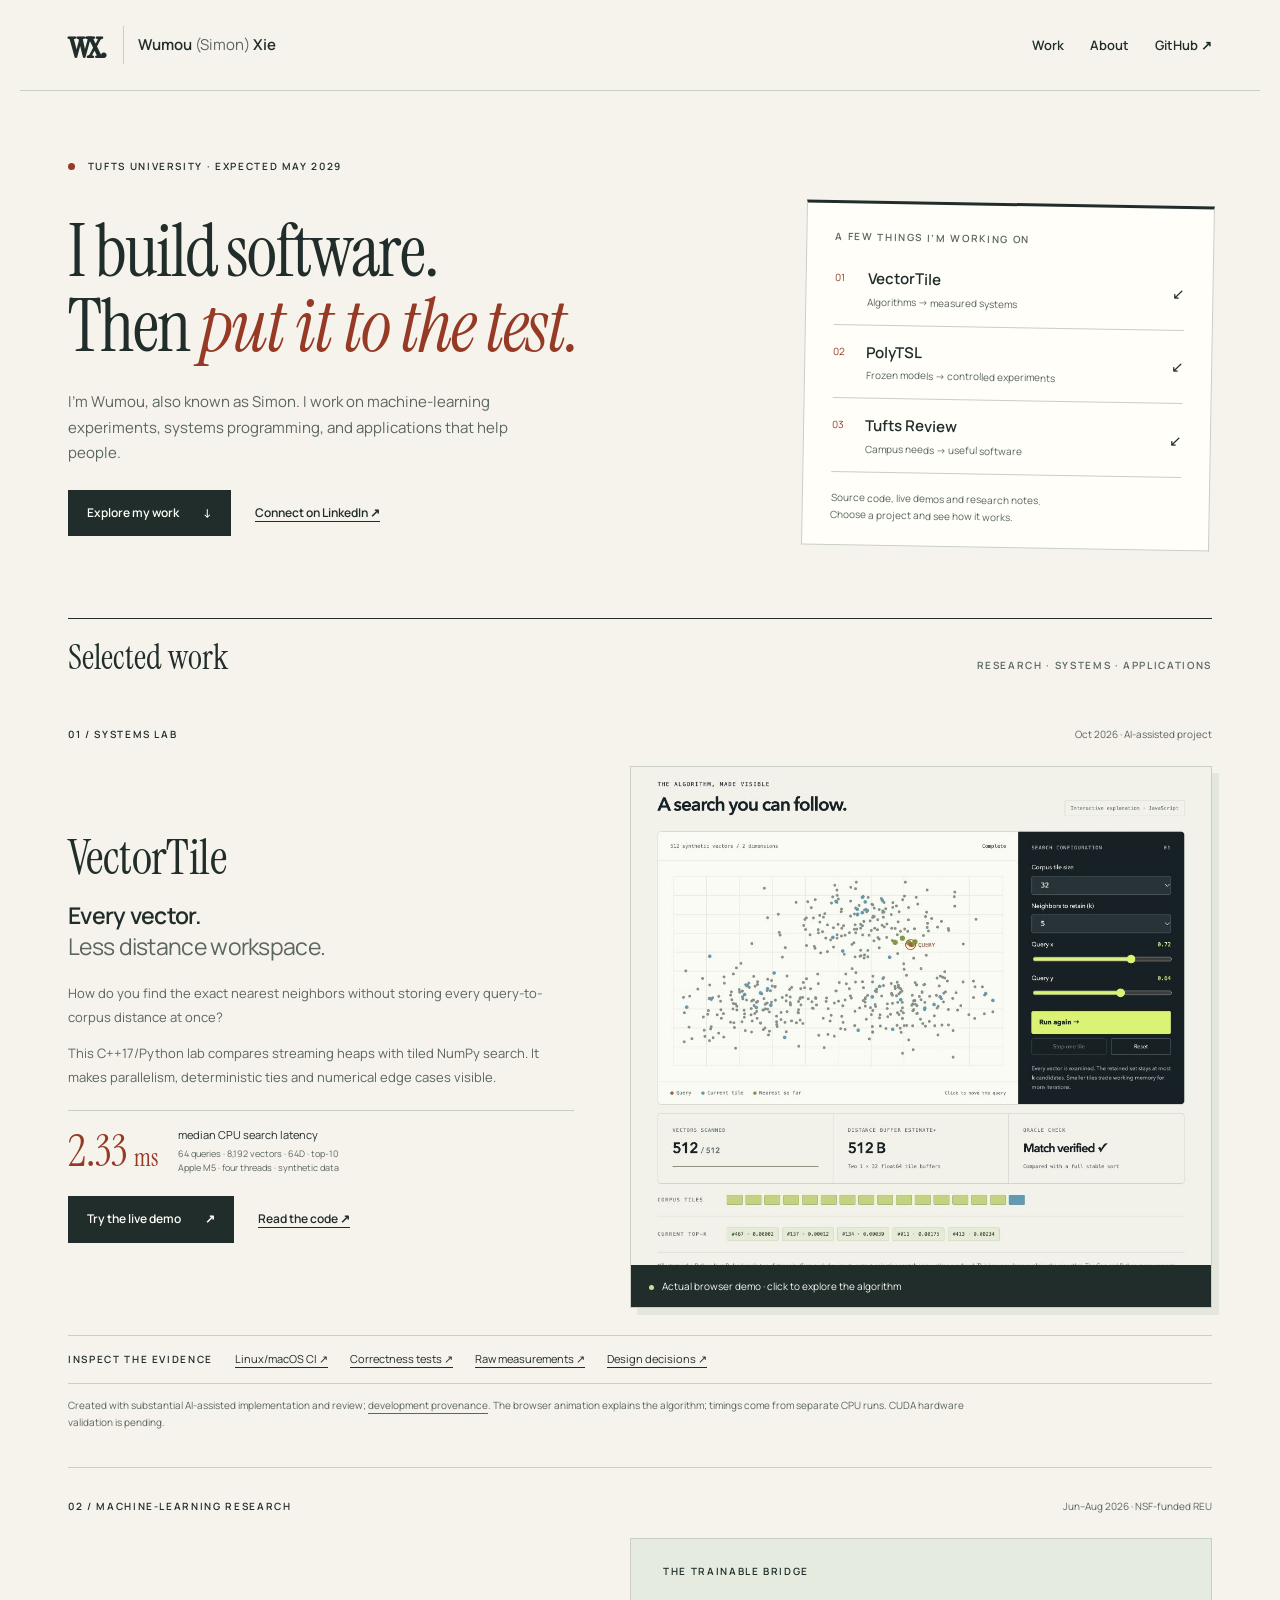
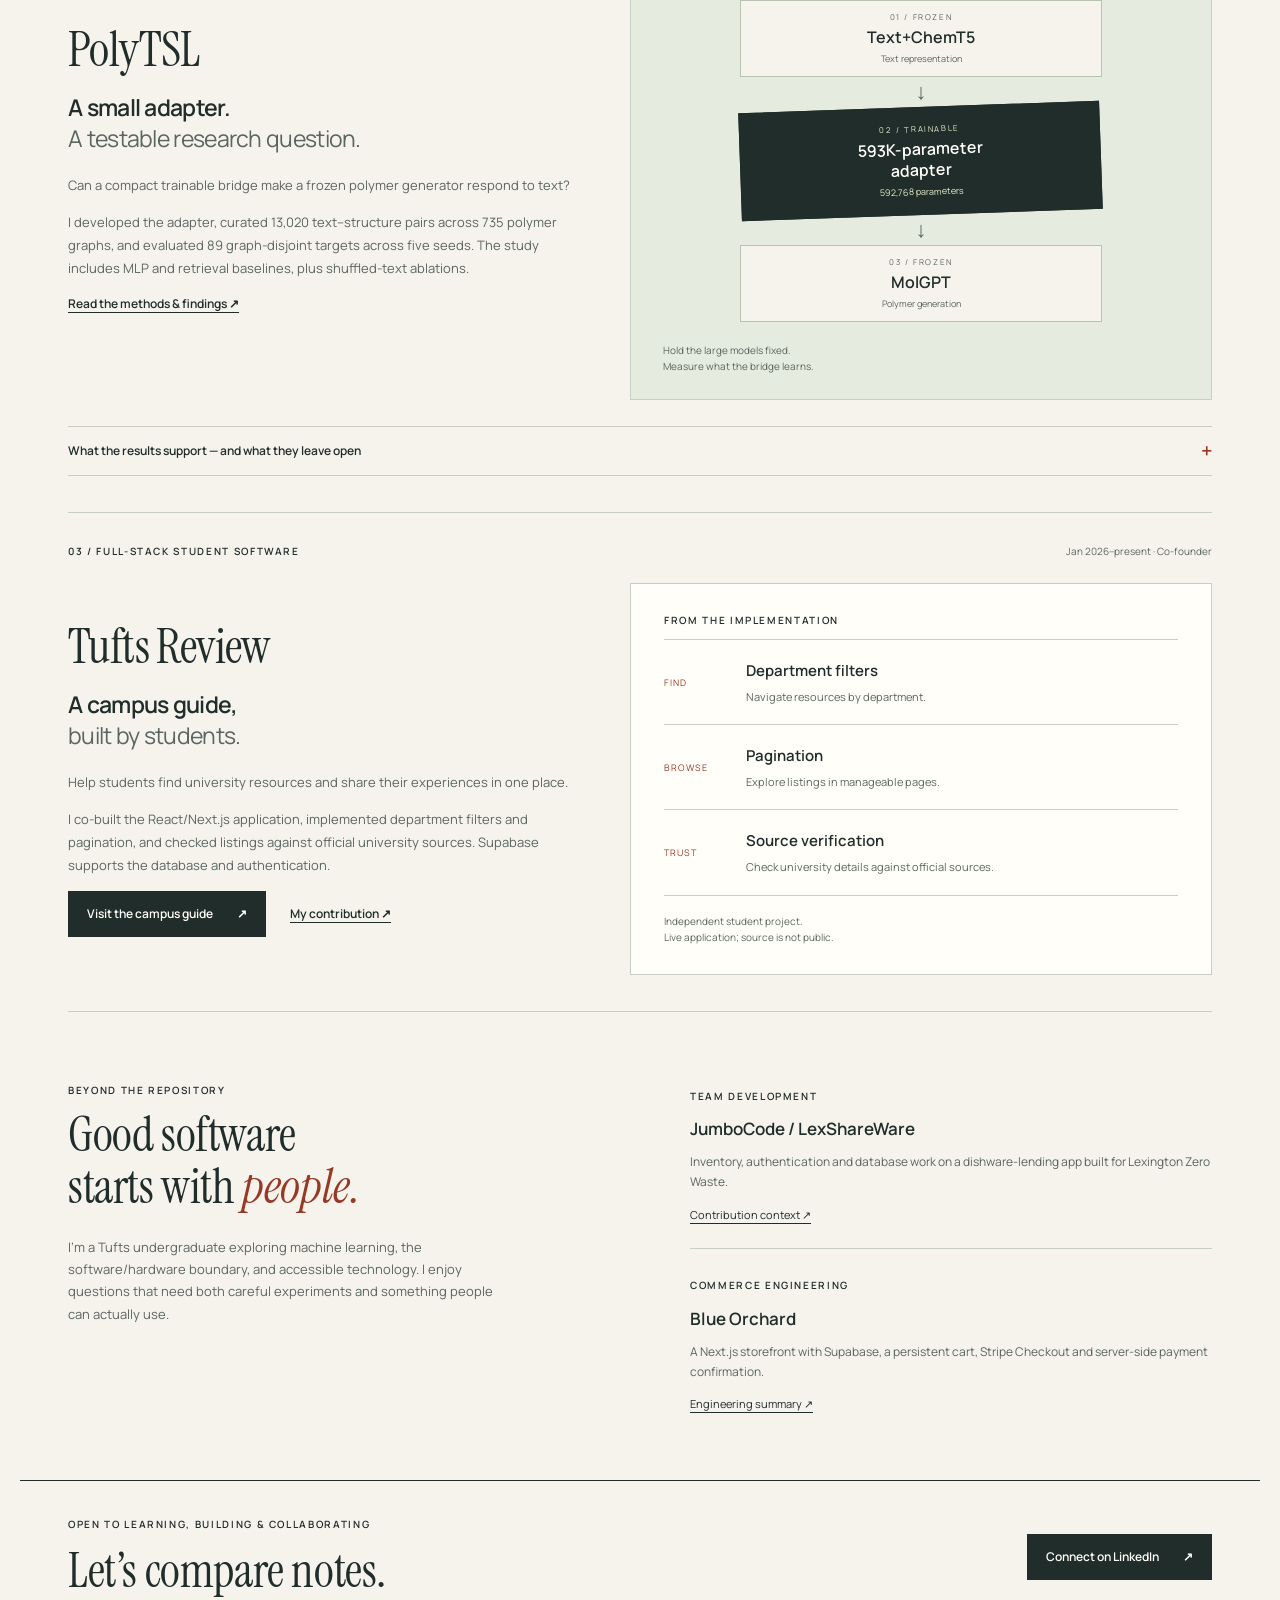
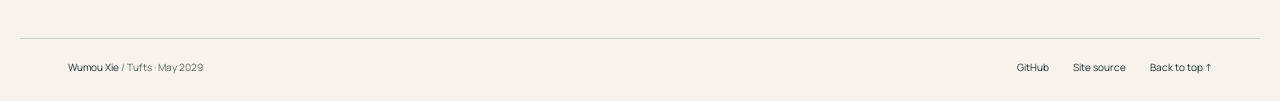
==== site/index.html @ df69b5bb "Add focused portfolio with project evidence and clear contribution context" ====
<!doctype html>
<html lang="en">
  <head>
    <meta charset="utf-8" />
    <meta name="viewport" content="width=device-width, initial-scale=1" />
    <meta
      name="description"
      content="Wumou (Simon) Xie, Tufts University ’29. Selected work in machine-learning research, C++/Python systems and software for student and nonprofit communities."
    />
    <meta name="theme-color" content="#f5f3ec" />
    <meta property="og:type" content="website" />
    <meta
      property="og:title"
      content="Wumou Xie — Research, systems & useful software"
    />
    <meta
      property="og:description"
      content="Three projects. The problem, the contribution, and the evidence. Explore PolyTSL, VectorTile and Tufts Review."
    />
    <meta property="og:url" content="https://simonn777.github.io/Simonn777/" />
    <link rel="canonical" href="https://simonn777.github.io/Simonn777/" />
    <link rel="icon" href="assets/mark.svg" type="image/svg+xml" />
    <link rel="stylesheet" href="style.css" />
    <title>Wumou Xie — Research, systems & useful software</title>
  </head>
  <body>
    <a class="skip" href="#work">Skip to selected work</a>
    <header class="site-header wrap">
      <a class="wordmark" href="#top" aria-label="Wumou Xie, back to top"
        ><span class="monogram" aria-hidden="true">wx.</span
        ><span>Wumou <span class="quiet">(Simon)</span> Xie</span></a
      >
      <nav aria-label="Main navigation">
        <a href="#work">Work</a><a href="#about">About</a
        ><a href="https://github.com/Simonn777"
          >GitHub <span aria-hidden="true">↗</span></a
        >
      </nav>
    </header>
    <main id="top">
      <section class="hero wrap" aria-labelledby="intro">
        <p class="eyebrow">
          <span class="small-dot" aria-hidden="true"></span> Tufts University ·
          Expected May 2029
        </p>
        <div class="hero-grid">
          <div>
            <h1 id="intro">
              I build software.<br />Then <em>put it to the test.</em>
            </h1>
            <p class="intro-copy">
              I’m Wumou, also known as Simon. I work on machine-learning
              experiments, systems programming, and applications that help
              people.
            </p>
            <div class="actions">
              <a class="button" href="#work"
                >Explore my work <span aria-hidden="true">↓</span></a
              ><a
                class="underlink"
                href="https://www.linkedin.com/in/simon-xie-2a03343b8/"
                >Connect on LinkedIn <span aria-hidden="true">↗</span></a
              >
            </div>
          </div>
          <aside class="field-notes" aria-label="Selected work index">
            <p class="eyebrow">A few things I’m working on</p>
            <a href="#vectortile"
              ><span class="index">01</span
              ><span
                ><strong>VectorTile</strong
                ><small>Algorithms → measured systems</small></span
              ><span aria-hidden="true">↙</span></a
            >
            <a href="#polytsl"
              ><span class="index">02</span
              ><span
                ><strong>PolyTSL</strong
                ><small>Frozen models → controlled experiments</small></span
              ><span aria-hidden="true">↙</span></a
            >
            <a href="#tufts-review"
              ><span class="index">03</span
              ><span
                ><strong>Tufts Review</strong
                ><small>Campus needs → useful software</small></span
              ><span aria-hidden="true">↙</span></a
            >
            <p class="note">
              Source code, live demos and research notes.<br />Choose a project
              and see how it works.
            </p>
          </aside>
        </div>
      </section>
      <section id="work" class="work wrap" aria-labelledby="work-title">
        <div class="section-heading">
          <h2 id="work-title">Selected work</h2>
          <span class="eyebrow">Research · systems · applications</span>
        </div>
        <article id="vectortile" class="project" aria-labelledby="vector-title">
          <div class="project-heading">
            <span class="eyebrow">01 / Systems lab</span
            ><span class="date">Oct 2026 · AI-assisted project</span>
          </div>
          <div class="project-grid">
            <div class="project-copy">
              <h3 id="vector-title">VectorTile</h3>
              <p class="project-deck">
                Every vector.<br /><em>Less distance workspace.</em>
              </p>
              <p>
                How do you find the exact nearest neighbors without storing
                every query-to-corpus distance at once?
              </p>
              <p>
                This C++17/Python lab compares streaming heaps with tiled NumPy
                search. It makes parallelism, deterministic ties and numerical
                edge cases visible.
              </p>
              <div class="metric">
                <strong>2.33 <span>ms</span></strong>
                <div>
                  median CPU search latency<small
                    >64 queries · 8,192 vectors · 64D · top-10<br />Apple M5 ·
                    four threads · synthetic data</small
                  >
                </div>
              </div>
              <div class="project-links">
                <a class="button" href="https://simonn777.github.io/VectorTile/"
                  >Try the live demo <span aria-hidden="true">↗</span></a
                ><a
                  class="underlink"
                  href="https://github.com/Simonn777/VectorTile"
                  >Read the code <span aria-hidden="true">↗</span></a
                >
              </div>
            </div>
            <figure class="demo-figure">
              <a
                href="https://simonn777.github.io/VectorTile/"
                aria-label="Open the interactive VectorTile demo"
                ><img
                  src="assets/vectortile-demo.jpg"
                  width="1049"
                  height="901"
                  alt="VectorTile interactive demo showing a two-dimensional vector scatterplot, search controls, retained neighbors and an oracle check."
                  loading="lazy"
              /></a>
              <figcaption>
                <span class="small-dot" aria-hidden="true"></span> Actual
                browser demo · click to explore the algorithm
              </figcaption>
            </figure>
          </div>
          <div class="evidence-row">
            <span class="eyebrow">Inspect the evidence</span
            ><a
              href="https://github.com/Simonn777/VectorTile/actions/workflows/ci.yml"
              >Linux/macOS CI ↗</a
            ><a href="https://github.com/Simonn777/VectorTile/tree/main/tests"
              >Correctness tests ↗</a
            ><a
              href="https://github.com/Simonn777/VectorTile/blob/main/benchmarks/results/apple-m5-cpu.json"
              >Raw measurements ↗</a
            ><a
              href="https://github.com/Simonn777/VectorTile/blob/main/docs/DESIGN.md"
              >Design decisions ↗</a
            >
          </div>
          <p class="scope">
            Created with substantial AI-assisted implementation and review;
            <a
              href="https://github.com/Simonn777/VectorTile/blob/main/docs/DEVELOPMENT.md"
              >development provenance</a
            >. The browser animation explains the algorithm; timings come from
            separate CPU runs. CUDA hardware validation is pending.
          </p>
        </article>
        <article id="polytsl" class="project" aria-labelledby="poly-title">
          <div class="project-heading">
            <span class="eyebrow">02 / Machine-learning research</span
            ><span class="date">Jun–Aug 2026 · NSF-funded REU</span>
          </div>
          <div class="project-grid">
            <div class="project-copy">
              <h3 id="poly-title">PolyTSL</h3>
              <p class="project-deck">
                A small adapter.<br /><em>A testable research question.</em>
              </p>
              <p>
                Can a compact trainable bridge make a frozen polymer generator
                respond to text?
              </p>
              <p>
                I developed the adapter, curated 13,020 text–structure pairs
                across 735 polymer graphs, and evaluated 89 graph-disjoint
                targets across five seeds. The study includes MLP and retrieval
                baselines, plus shuffled-text ablations.
              </p>
              <div class="project-links">
                <a
                  class="underlink"
                  href="https://github.com/Simonn777/Simonn777/blob/main/docs/polytsl.md"
                  >Read the methods &amp; findings
                  <span aria-hidden="true">↗</span></a
                >
              </div>
            </div>
            <div
              class="research-figure"
              role="group"
              aria-label="PolyTSL architecture: a frozen text encoder connects through a trainable adapter to a frozen polymer generator"
            >
              <p class="eyebrow">The trainable bridge</p>
              <div class="architecture">
                <div class="model-node">
                  <span>01 / Frozen</span><strong>Text+ChemT5</strong
                  ><small>Text representation</small>
                </div>
                <span class="flow-arrow" aria-hidden="true">↓</span>
                <div class="model-node adapter">
                  <span>02 / Trainable</span
                  ><strong>593K-parameter<br />adapter</strong
                  ><small>592,768 parameters</small>
                </div>
                <span class="flow-arrow" aria-hidden="true">↓</span>
                <div class="model-node">
                  <span>03 / Frozen</span><strong>MolGPT</strong
                  ><small>Polymer generation</small>
                </div>
              </div>
              <p class="figure-note">
                Hold the large models fixed.<br />Measure what the bridge
                learns.
              </p>
            </div>
          </div>
          <details class="finding">
            <summary>
              What the results support — and what they leave open
              <span aria-hidden="true">+</span>
            </summary>
            <div>
              <p>
                The controlled experiments support text-sensitive conditioning
                relative to no-text and perturbation controls. They do not
                establish a significant advantage over the pooled MLP, exact
                repeat-unit recovery, or state-of-the-art performance.
              </p>
              <p>
                First-author manuscript draft. Research source, data and model
                assets remain private pending release review; the linked page is
                a public methods summary.
              </p>
            </div>
          </details>
        </article>
        <article
          id="tufts-review"
          class="project"
          aria-labelledby="tufts-title"
        >
          <div class="project-heading">
            <span class="eyebrow">03 / Full-stack student software</span
            ><span class="date">Jan 2026–present · Co-founder</span>
          </div>
          <div class="project-grid">
            <div class="project-copy">
              <h3 id="tufts-title">Tufts Review</h3>
              <p class="project-deck">
                A campus guide,<br /><em>built by students.</em>
              </p>
              <p>
                Help students find university resources and share their
                experiences in one place.
              </p>
              <p>
                I co-built the React/Next.js application, implemented department
                filters and pagination, and checked listings against official
                university sources. Supabase supports the database and
                authentication.
              </p>
              <div class="project-links">
                <a class="button" href="https://tuftsreview.org"
                  >Visit the campus guide <span aria-hidden="true">↗</span></a
                ><a
                  class="underlink"
                  href="https://github.com/Simonn777/Simonn777/blob/main/docs/applications.md#tufts-review"
                  >My contribution <span aria-hidden="true">↗</span></a
                >
              </div>
            </div>
            <aside
              class="contribution-note"
              aria-label="Tufts Review engineering contributions"
            >
              <p class="eyebrow">From the implementation</p>
              <ol>
                <li>
                  <span>Find</span><strong>Department filters</strong>
                  <p>Navigate resources by department.</p>
                </li>
                <li>
                  <span>Browse</span><strong>Pagination</strong>
                  <p>Explore listings in manageable pages.</p>
                </li>
                <li>
                  <span>Trust</span><strong>Source verification</strong>
                  <p>Check university details against official sources.</p>
                </li>
              </ol>
              <p class="figure-note">
                Independent student project.<br />Live application; source is
                not public.
              </p>
            </aside>
          </div>
        </article>
      </section>
      <section id="about" class="about wrap" aria-labelledby="about-title">
        <div>
          <p class="eyebrow">Beyond the repository</p>
          <h2 id="about-title">
            Good software<br />starts with <em>people.</em>
          </h2>
          <p>
            I’m a Tufts undergraduate exploring machine learning, the
            software/hardware boundary, and accessible technology. I enjoy
            questions that need both careful experiments and something people
            can actually use.
          </p>
        </div>
        <div class="experience-list">
          <article>
            <span class="eyebrow">Team development</span>
            <h3>JumboCode / LexShareWare</h3>
            <p>
              Inventory, authentication and database work on a dishware-lending
              app built for Lexington Zero Waste.
            </p>
            <a
              href="https://github.com/Simonn777/Simonn777/blob/main/docs/applications.md#jumbocode--lexshareware"
              >Contribution context ↗</a
            >
          </article>
          <article>
            <span class="eyebrow">Commerce engineering</span>
            <h3>Blue Orchard</h3>
            <p>
              A Next.js storefront with Supabase, a persistent cart, Stripe
              Checkout and server-side payment confirmation.
            </p>
            <a
              href="https://github.com/Simonn777/Simonn777/blob/main/docs/applications.md#blue-orchard"
              >Engineering summary ↗</a
            >
          </article>
        </div>
      </section>
      <section class="contact wrap" aria-labelledby="contact-title">
        <div>
          <p class="eyebrow">Open to learning, building &amp; collaborating</p>
          <h2 id="contact-title">Let’s compare notes.</h2>
        </div>
        <a
          class="button"
          href="https://www.linkedin.com/in/simon-xie-2a03343b8/"
          >Connect on LinkedIn <span aria-hidden="true">↗</span></a
        >
      </section>
    </main>
    <footer class="wrap">
      <span>Wumou Xie <span class="quiet">/ Tufts · May 2029</span></span>
      <div>
        <a href="https://github.com/Simonn777">GitHub</a
        ><a href="https://github.com/Simonn777/Simonn777/tree/main/site"
          >Site source</a
        ><a href="#top">Back to top ↑</a>
      </div>
    </footer>
  </body>
</html>
---- site/style.css ----
@font-face {
  font-family: Instrument;
  src: url("assets/instrument-serif-normal-400.ttf") format("truetype");
  font-display: swap;
  font-weight: 400;
}
@font-face {
  font-family: Instrument;
  src: url("assets/instrument-serif-italic-400.ttf") format("truetype");
  font-display: swap;
  font-style: italic;
  font-weight: 400;
}
@font-face {
  font-family: Manrope;
  src: url("assets/manrope-normal-400.ttf") format("truetype");
  font-display: swap;
  font-weight: 400;
}
@font-face {
  font-family: Manrope;
  src: url("assets/manrope-normal-600.ttf") format("truetype");
  font-display: swap;
  font-weight: 600;
}
:root {
  --paper: #f5f3ec;
  --ink: #202d2b;
  --muted: #5a665f;
  --rule: #c9cfc5;
  --accent: #963a26;
  --mint: #e5ebdf;
  --white: #fffef9;
  --serif: Instrument, Georgia, serif;
  --sans: Manrope, "Trebuchet MS", sans-serif;
}
* {
  box-sizing: border-box;
}
html {
  scroll-behavior: smooth;
  scroll-padding-top: 28px;
}
body {
  margin: 0;
  background: var(--paper);
  color: var(--ink);
  font-family: var(--sans);
  font-size: 15px;
  line-height: 1.7;
  -webkit-font-smoothing: antialiased;
}
::selection {
  background: #dce7bb;
  color: var(--ink);
}
a {
  color: inherit;
  text-underline-offset: 4px;
  text-decoration-thickness: 1px;
}
a:hover {
  color: var(--accent);
}
a:focus-visible,
summary:focus-visible {
  outline: 3px solid var(--accent);
  outline-offset: 6px;
  border-radius: 2px;
}
.wrap {
  max-width: 1240px;
  margin-inline: auto;
  padding-inline: 48px;
}
.skip {
  position: absolute;
  top: -100px;
  left: 16px;
  z-index: 10;
  padding: 12px 20px;
  background: var(--ink);
  color: #fff;
}
.skip:focus {
  top: 12px;
}
.site-header {
  display: flex;
  justify-content: space-between;
  align-items: center;
  gap: 20px;
  padding-top: 26px;
  padding-bottom: 26px;
  border-bottom: 1px solid var(--rule);
}
.wordmark {
  display: flex;
  align-items: center;
  gap: 14px;
  text-decoration: none;
  font-weight: 600;
  font-size: 15px;
}
.monogram {
  font-family: var(--serif);
  font-size: 38px;
  line-height: 1;
  letter-spacing: -3px;
  border-right: 1px solid var(--rule);
  padding-right: 19px;
}
.quiet {
  color: var(--muted);
  font-weight: 400;
}
nav {
  display: flex;
  gap: 26px;
  font-size: 13px;
  font-weight: 600;
}
nav a {
  text-decoration: none;
}
.hero {
  padding-top: 67px;
  padding-bottom: 70px;
}
.eyebrow {
  text-transform: uppercase;
  letter-spacing: 1.65px;
  font-size: 10px;
  font-weight: 600;
  line-height: 1.7;
}
.small-dot {
  display: inline-block;
  width: 7px;
  height: 7px;
  border-radius: 50%;
  background: var(--accent);
  margin-right: 9px;
}
.hero > .eyebrow {
  margin: 0 0 28px;
}
.hero-grid {
  display: grid;
  grid-template-columns: 1.65fr 1fr;
  gap: 64px;
  align-items: center;
}
h1,
h2,
h3,
p,
figure {
  margin-top: 0;
}
h1 {
  font-family: var(--serif);
  font-weight: 400;
  font-size: clamp(52px, 5.7vw, 78px);
  line-height: 1.03;
  letter-spacing: -1.7px;
  margin-bottom: 25px;
}
em {
  font-weight: 400;
  color: var(--accent);
}
.intro-copy {
  max-width: 475px;
  font-size: 15px;
  color: var(--muted);
  margin-bottom: 24px;
}
.actions,
.project-links {
  display: flex;
  gap: 24px;
  flex-wrap: wrap;
  align-items: center;
}
.button {
  display: inline-flex;
  align-items: center;
  justify-content: space-between;
  gap: 24px;
  background: var(--ink);
  color: var(--white);
  padding: 12px 18px;
  font-size: 12px;
  font-weight: 600;
  text-decoration: none;
  border: 1px solid var(--ink);
  transition:
    background 0.15s,
    color 0.15s;
}
.button:hover {
  background: var(--accent);
  border-color: var(--accent);
  color: var(--white);
}
.underlink {
  font-size: 12px;
  font-weight: 600;
  white-space: normal;
}
.field-notes {
  padding: 25px 28px 21px;
  border: 1px solid var(--rule);
  border-top: 3px solid var(--ink);
  background: var(--white);
  transform: rotate(1deg);
}
.field-notes > .eyebrow {
  color: var(--muted);
  margin-bottom: 20px;
}
.field-notes > a {
  display: grid;
  grid-template-columns: 20px 1fr 12px;
  gap: 13px;
  align-items: center;
  text-decoration: none;
  border-bottom: 1px solid var(--rule);
  padding: 14px 0;
}
.field-notes > a:first-of-type {
  padding-top: 0;
}
.field-notes strong {
  font-size: 15px;
  font-weight: 600;
}
.field-notes small {
  display: block;
  font-size: 10px;
  color: var(--muted);
  margin-top: 2px;
}
.index {
  font-size: 10px;
  color: var(--accent);
  align-self: start;
  margin-top: 4px;
}
.note {
  font-size: 10px;
  color: var(--muted);
  margin: 17px 0 0;
}
.section-heading {
  display: flex;
  justify-content: space-between;
  align-items: baseline;
  border-top: 1px solid var(--ink);
  padding-top: 19px;
  margin-bottom: 18px;
  gap: 18px;
}
.section-heading h2 {
  font-family: var(--serif);
  font-size: 34px;
  font-weight: 400;
  line-height: 1.2;
  margin-bottom: 0;
}
.section-heading > .eyebrow {
  color: var(--muted);
}
.project {
  padding: 30px 0 36px;
  border-bottom: 1px solid var(--rule);
  scroll-margin-top: 25px;
}
.project-heading {
  display: flex;
  justify-content: space-between;
  align-items: center;
  gap: 15px;
  margin-bottom: 23px;
}
.date {
  font-size: 10px;
  color: var(--muted);
}
.project-grid {
  display: grid;
  grid-template-columns: 1fr 1.15fr;
  gap: 56px;
  align-items: center;
}
.project h3 {
  font-family: var(--serif);
  font-size: 49px;
  font-weight: 400;
  letter-spacing: -0.6px;
  line-height: 1.05;
  margin-bottom: 17px;
}
.project-deck {
  font-size: 23px;
  line-height: 1.35;
  letter-spacing: -0.7px;
  margin-bottom: 20px;
  font-weight: 600;
}
.project-deck em {
  color: var(--muted);
  font-style: normal;
}
.project-copy > p:not(.project-deck) {
  font-size: 13px;
  color: var(--muted);
  line-height: 1.8;
}
.metric {
  display: flex;
  align-items: center;
  gap: 20px;
  border-top: 1px solid var(--rule);
  padding-top: 15px;
  margin: 21px 0;
}
.metric > strong {
  font-family: var(--serif);
  font-size: 44px;
  line-height: 1.1;
  font-weight: 400;
  white-space: nowrap;
  color: var(--accent);
}
.metric > strong span {
  font-size: 24px;
}
.metric > div {
  font-size: 11px;
  line-height: 1.6;
}
.metric small {
  display: block;
  font-size: 9px;
  color: var(--muted);
  margin-top: 3px;
}
.demo-figure {
  margin: 0;
  background: var(--ink);
  border: 1px solid var(--rule);
  box-shadow: 7px 7px 0 #e4e7dc;
  overflow: hidden;
}
.demo-figure a {
  display: block;
}
.demo-figure img {
  display: block;
  width: 100%;
  height: auto;
  aspect-ratio: 1049/901;
  object-fit: contain;
  background: var(--paper);
}
figcaption {
  font-size: 10px;
  line-height: 1.6;
  color: var(--paper);
  padding: 13px 18px;
}
figcaption .small-dot {
  background: #c8dd9c;
  width: 5px;
  height: 5px;
  margin-right: 6px;
}
.evidence-row {
  display: flex;
  align-items: center;
  gap: 22px;
  flex-wrap: wrap;
  margin-top: 27px;
  padding: 14px 0;
  border-top: 1px solid var(--rule);
  border-bottom: 1px solid var(--rule);
}
.evidence-row > a {
  font-size: 11px;
}
.scope {
  font-size: 10px;
  color: var(--muted);
  max-width: 920px;
  margin: 13px 0 0;
  line-height: 1.7;
}
.research-figure {
  background: var(--mint);
  border: 1px solid var(--rule);
  padding: 24px 32px;
  position: relative;
  overflow: hidden;
}
.research-figure > .eyebrow {
  margin-bottom: 20px;
}
.architecture {
  display: flex;
  flex-direction: column;
  align-items: center;
  position: relative;
}
.model-node {
  width: 70%;
  padding: 11px 18px;
  border: 1px solid #b8c4b1;
  background: var(--paper);
  text-align: center;
  line-height: 1.35;
}
.model-node span {
  font-size: 8px;
  text-transform: uppercase;
  letter-spacing: 1.6px;
  display: block;
  color: var(--muted);
  margin-bottom: 4px;
}
.model-node strong {
  font-size: 16px;
  font-weight: 600;
  display: block;
}
.model-node small {
  display: block;
  font-size: 9px;
  margin-top: 4px;
  color: var(--muted);
}
.model-node.adapter {
  background: var(--ink);
  border-color: var(--ink);
  color: var(--white);
  transform: rotate(-2deg);
  padding: 16px 18px;
}
.adapter span,
.adapter small {
  color: #e4edcb;
}
.flow-arrow {
  font-family: var(--serif);
  font-size: 22px;
  line-height: 1.1;
  padding: 3px 0;
  color: var(--muted);
}
.figure-note {
  font-size: 10px;
  color: var(--muted);
  line-height: 1.65;
  margin: 20px 0 0;
}
.finding {
  margin-top: 26px;
  border-top: 1px solid var(--rule);
  border-bottom: 1px solid var(--rule);
}
.finding summary {
  cursor: pointer;
  list-style: none;
  display: flex;
  justify-content: space-between;
  gap: 15px;
  align-items: center;
  padding: 14px 0;
  font-size: 12px;
  font-weight: 600;
}
.finding summary::-webkit-details-marker {
  display: none;
}
.finding summary > span {
  font-size: 20px;
  color: var(--accent);
  line-height: 1;
}
.finding[open] summary > span {
  transform: rotate(45deg);
}
.finding > div {
  max-width: 870px;
  font-size: 12px;
  color: var(--muted);
  padding: 0 0 5px;
}
.contribution-note {
  background: var(--white);
  padding: 28px 33px;
  border: 1px solid var(--rule);
}
.contribution-note ol {
  list-style: none;
  padding: 0;
  margin: 0;
}
.contribution-note li {
  display: grid;
  grid-template-columns: 67px 1fr;
  column-gap: 15px;
  border-top: 1px solid var(--rule);
  padding: 18px 0;
}
.contribution-note li > span {
  text-transform: uppercase;
  letter-spacing: 1px;
  color: var(--accent);
  font-size: 9px;
  grid-row: span 2;
  align-self: center;
}
.contribution-note strong {
  font-size: 15px;
  font-weight: 600;
}
.contribution-note li p {
  font-size: 11px;
  color: var(--muted);
  margin: 4px 0 0;
}
.contribution-note .figure-note {
  border-top: 1px solid var(--rule);
  padding-top: 17px;
  margin-top: 0;
}
.about {
  display: grid;
  grid-template-columns: 1fr 1fr;
  gap: 100px;
  padding-top: 70px;
  padding-bottom: 64px;
}
.about h2,
.contact h2 {
  font-family: var(--serif);
  font-weight: 400;
  font-size: 48px;
  letter-spacing: -0.4px;
  line-height: 1.1;
  margin-bottom: 22px;
}
.about > div > p:not(.eyebrow) {
  font-size: 13px;
  color: var(--muted);
  max-width: 440px;
}
.experience-list article + article {
  border-top: 1px solid var(--rule);
  padding-top: 22px;
  margin-top: 22px;
}
.experience-list h3 {
  font-size: 17px;
  margin: 8px 0;
  font-weight: 600;
}
.experience-list p:not(.eyebrow) {
  font-size: 12px;
  color: var(--muted);
  margin-bottom: 8px;
}
.experience-list a {
  font-size: 11px;
}
.contact {
  border-top: 1px solid var(--ink);
  display: flex;
  justify-content: space-between;
  align-items: center;
  gap: 30px;
  padding-top: 35px;
  padding-bottom: 40px;
}
.contact h2 {
  font-size: 48px;
  margin-bottom: 0;
}
.contact .eyebrow {
  margin-bottom: 12px;
}
footer {
  display: flex;
  justify-content: space-between;
  gap: 20px;
  padding-top: 20px;
  padding-bottom: 25px;
  border-top: 1px solid var(--rule);
  font-size: 10px;
}
footer > div {
  display: flex;
  gap: 24px;
}
footer a {
  text-decoration: none;
}
@media (min-width: 1400px) {
  .hero {
    padding-top: 85px;
    padding-bottom: 88px;
  }
}
@media (max-width: 1000px) {
  .wrap {
    padding-inline: 32px;
  }
  .hero-grid {
    gap: 30px;
    grid-template-columns: 1.45fr 1fr;
  }
  h1 {
    font-size: 60px;
  }
  .field-notes {
    padding: 22px;
  }
  .project-grid {
    gap: 30px;
  }
  .project h3 {
    font-size: 45px;
  }
  .project-deck {
    font-size: 20px;
  }
  .project-links {
    gap: 16px;
  }
  .metric {
    gap: 14px;
  }
  .about {
    gap: 50px;
  }
  .evidence-row {
    gap: 16px;
  }
}
@media (max-width: 760px) {
  .wrap {
    padding-inline: 24px;
  }
  .site-header {
    padding-top: 19px;
    padding-bottom: 19px;
  }
  .wordmark {
    font-size: 12px;
    gap: 10px;
  }
  .monogram {
    font-size: 31px;
    padding-right: 12px;
  }
  nav {
    gap: 17px;
    font-size: 11px;
  }
  .hero {
    padding-top: 42px;
    padding-bottom: 43px;
  }
  .hero-grid {
    grid-template-columns: 1fr;
    gap: 34px;
  }
  h1 {
    font-size: 61px;
    max-width: 550px;
  }
  .intro-copy {
    font-size: 14px;
  }
  .field-notes {
    transform: none;
    padding: 22px 25px;
  }
  .field-notes > a {
    padding: 10px 0;
  }
  .field-notes small {
    font-size: 11px;
  }
  .note {
    font-size: 11px;
  }
  .section-heading {
    align-items: start;
  }
  .section-heading h2 {
    font-size: 29px;
  }
  .section-heading > .eyebrow {
    max-width: 160px;
    text-align: right;
    font-size: 8px;
  }
  .project-heading {
    align-items: start;
    gap: 10px;
  }
  .project-heading .eyebrow {
    max-width: 170px;
  }
  .date {
    text-align: right;
    font-size: 9px;
    max-width: 160px;
  }
  .project-grid {
    grid-template-columns: 1fr;
    gap: 25px;
  }
  .project {
    padding: 24px 0 30px;
  }
  .project h3 {
    font-size: 47px;
  }
  .project-deck {
    font-size: 23px;
  }
  .project-copy > p:not(.project-deck) {
    font-size: 14px;
  }
  .demo-figure {
    max-width: 560px;
  }
  .metric {
    gap: 24px;
  }
  .metric small {
    font-size: 10px;
  }
  .evidence-row {
    gap: 12px 20px;
  }
  .evidence-row > .eyebrow {
    width: 100%;
  }
  .scope {
    font-size: 11px;
  }
  .research-figure {
    padding: 23px 30px;
  }
  .model-node {
    max-width: 280px;
  }
  .finding summary {
    font-size: 12px;
    line-height: 1.7;
  }
  .finding > div {
    font-size: 13px;
  }
  .about {
    grid-template-columns: 1fr;
    gap: 25px;
    padding-top: 45px;
    padding-bottom: 40px;
  }
  .about h2 {
    font-size: 45px;
  }
  .contact {
    display: block;
    padding-top: 29px;
    padding-bottom: 30px;
  }
  .contact h2 {
    font-size: 44px;
    margin-bottom: 24px;
  }
  footer {
    flex-direction: column;
    gap: 14px;
  }
  footer > div {
    gap: 24px;
  }
}
@media (max-width: 380px) {
  .wrap {
    padding-inline: 18px;
  }
  .wordmark .quiet {
    display: none;
  }
  nav {
    gap: 13px;
  }
  h1 {
    font-size: 52px;
  }
  .actions {
    gap: 17px;
  }
  .eyebrow {
    font-size: 9px;
  }
  .project-heading .eyebrow {
    max-width: 140px;
  }
  .project-deck {
    font-size: 21px;
  }
  .metric {
    gap: 16px;
  }
  .metric small {
    font-size: 9px;
  }
}
@media (prefers-reduced-motion: reduce) {
  html {
    scroll-behavior: auto;
  }
  * {
    transition: none !important;
  }
}
@media print {
  body {
    background: #fff;
  }
  .wrap {
    padding-inline: 0;
  }
  .site-header nav,
  .field-notes,
  .actions,
  .contact,
  footer {
    display: none;
  }
  .hero {
    padding: 15px 0;
  }
  .hero-grid,
  .project-grid,
  .about {
    display: block;
  }
  h1 {
    font-size: 38px;
  }
  .demo-figure,
  .research-figure,
  .contribution-note {
    display: none;
  }
  .project {
    break-inside: avoid;
  }
  .scope,
  .evidence-row {
    font-size: 9px;
  }
}

.demo-figure:focus-within {
  outline: 3px solid var(--accent);
  outline-offset: 5px;
}
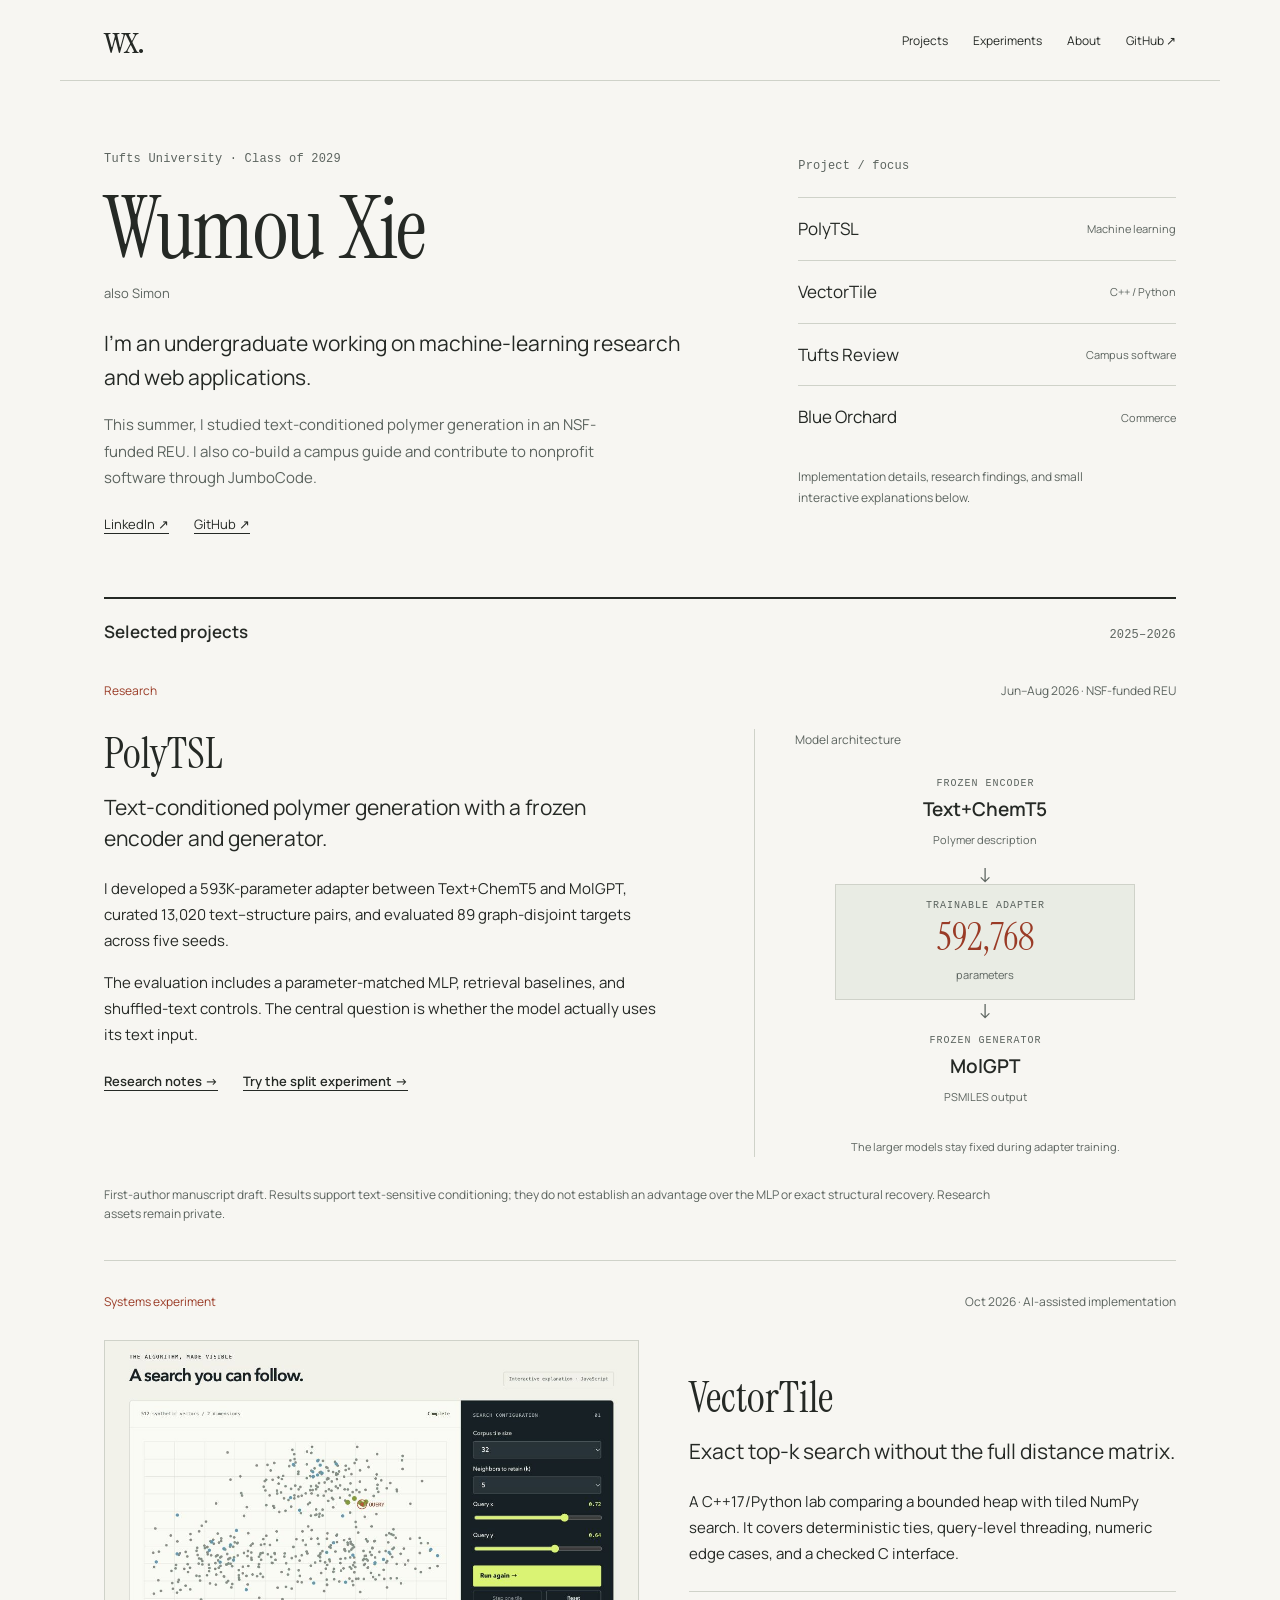
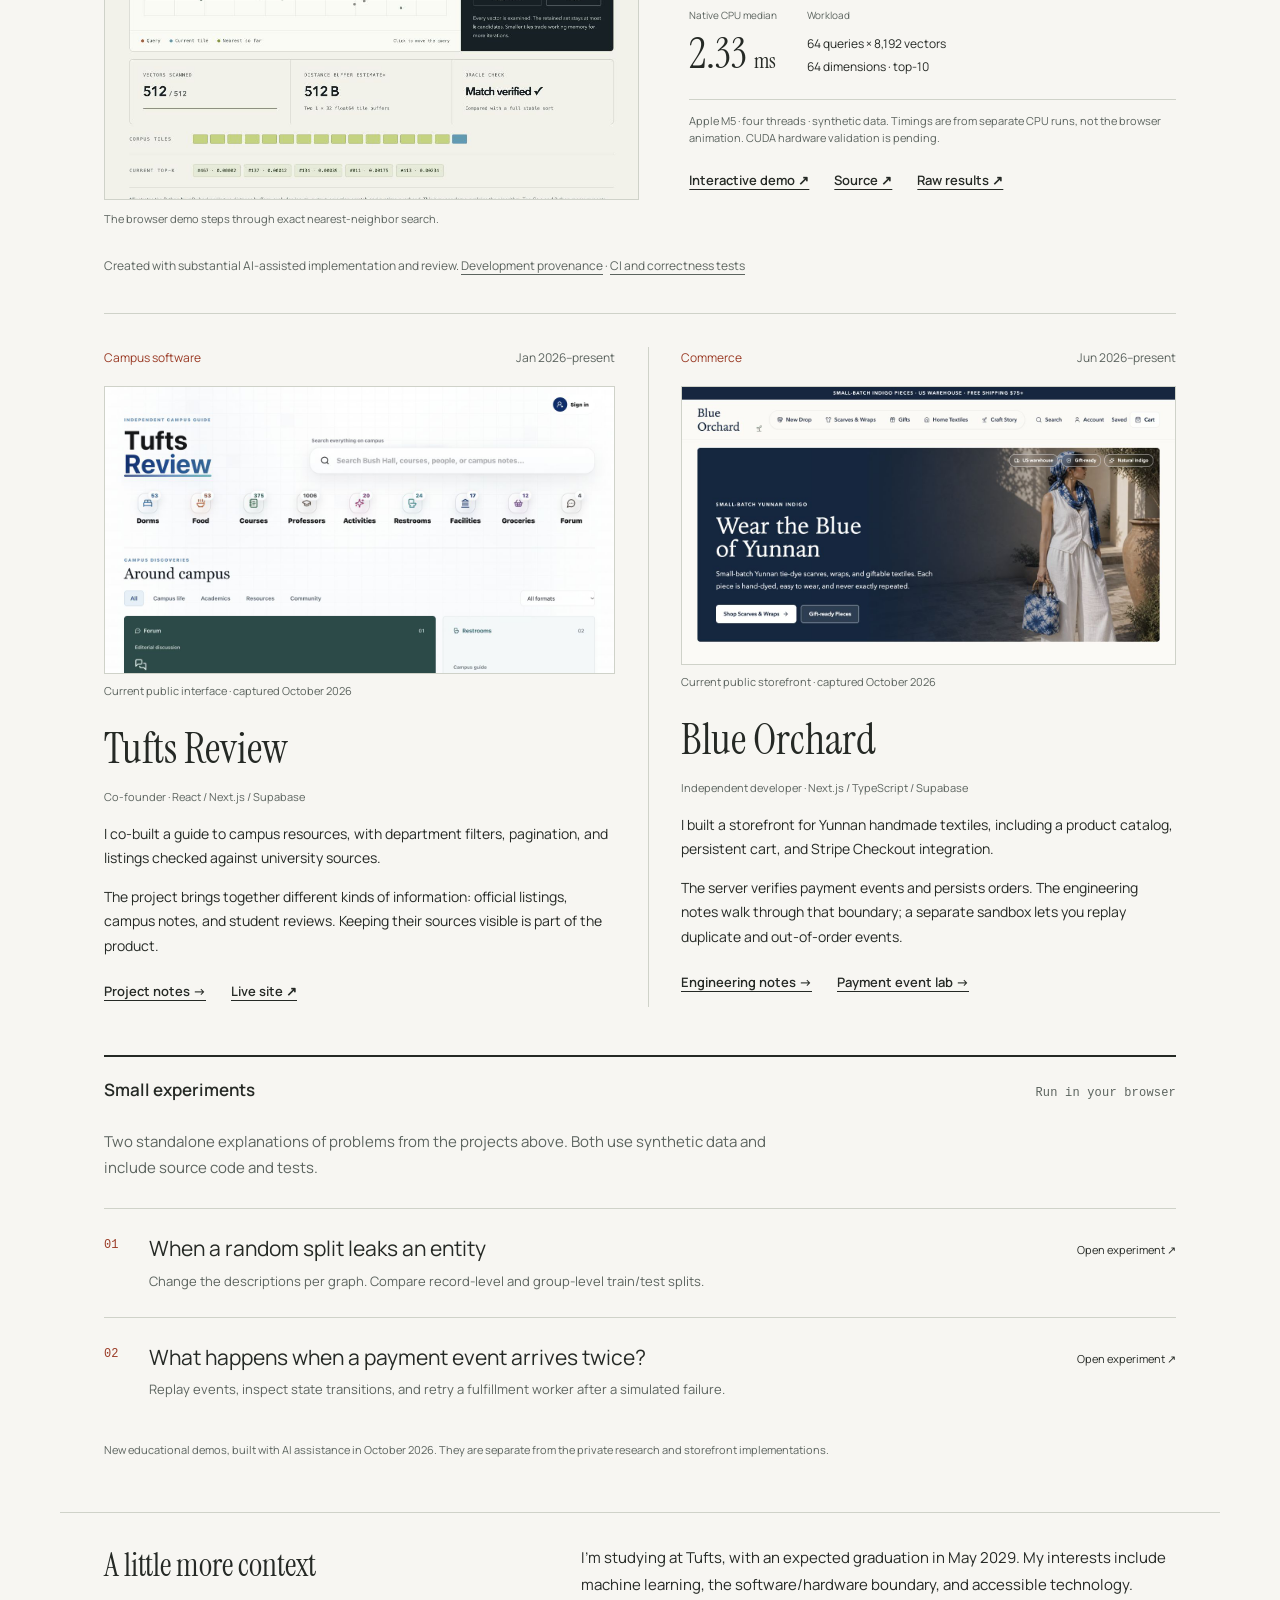
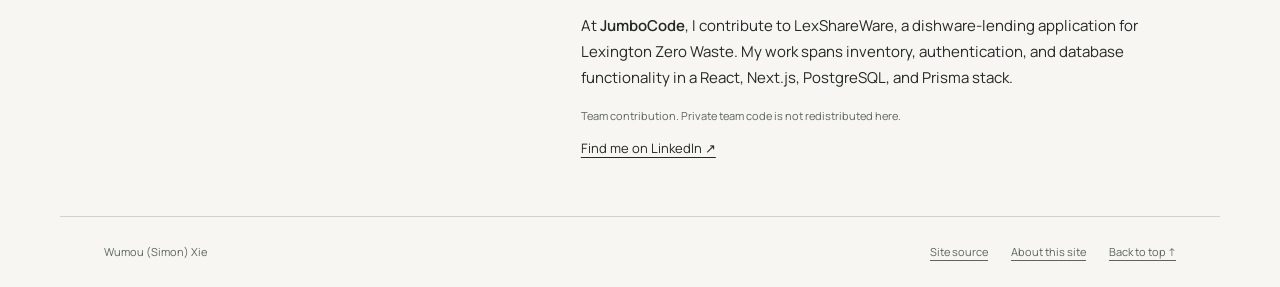
==== commit 4da62a0e: "Expand portfolio with project notes and tested interactive labs" ====
--- a/site/index.html
+++ b/site/index.html
@@ -5,378 +5,349 @@
     <meta name="viewport" content="width=device-width, initial-scale=1" />
     <meta
       name="description"
-      content="Wumou (Simon) Xie, Tufts University ’29. Selected work in machine-learning research, C++/Python systems and software for student and nonprofit communities."
+      content="Wumou (Simon) Xie, Tufts ’29. Polymer ML research, C++ vector search, and web applications. Project notes, source code and interactive experiments."
     />
-    <meta name="theme-color" content="#f5f3ec" />
+    <meta name="theme-color" content="#f7f6f2" />
     <meta property="og:type" content="website" />
-    <meta
-      property="og:title"
-      content="Wumou Xie — Research, systems & useful software"
-    />
+    <meta property="og:title" content="Wumou Xie — Projects & notes" />
     <meta
       property="og:description"
-      content="Three projects. The problem, the contribution, and the evidence. Explore PolyTSL, VectorTile and Tufts Review."
+      content="Research, campus software, and experiments you can run."
     />
     <meta property="og:url" content="https://simonn777.github.io/Simonn777/" />
     <link rel="canonical" href="https://simonn777.github.io/Simonn777/" />
     <link rel="icon" href="assets/mark.svg" type="image/svg+xml" />
     <link rel="stylesheet" href="style.css" />
-    <title>Wumou Xie — Research, systems & useful software</title>
+    <title>Wumou Xie — Projects & notes</title>
   </head>
-  <body>
-    <a class="skip" href="#work">Skip to selected work</a>
+  <body id="top">
+    <a class="skip" href="#work">Skip to projects</a>
     <header class="site-header wrap">
-      <a class="wordmark" href="#top" aria-label="Wumou Xie, back to top"
-        ><span class="monogram" aria-hidden="true">wx.</span
-        ><span>Wumou <span class="quiet">(Simon)</span> Xie</span></a
-      >
+      <a class="wordmark" href="#top">wx.</a>
       <nav aria-label="Main navigation">
-        <a href="#work">Work</a><a href="#about">About</a
-        ><a href="https://github.com/Simonn777"
-          >GitHub <span aria-hidden="true">↗</span></a
-        >
+        <a href="#work">Projects</a><a href="#experiments">Experiments</a
+        ><a href="#about">About</a
+        ><a href="https://github.com/Simonn777">GitHub ↗</a>
       </nav>
     </header>
-    <main id="top">
-      <section class="hero wrap" aria-labelledby="intro">
-        <p class="eyebrow">
-          <span class="small-dot" aria-hidden="true"></span> Tufts University ·
-          Expected May 2029
-        </p>
-        <div class="hero-grid">
-          <div>
-            <h1 id="intro">
-              I build software.<br />Then <em>put it to the test.</em>
-            </h1>
-            <p class="intro-copy">
-              I’m Wumou, also known as Simon. I work on machine-learning
-              experiments, systems programming, and applications that help
-              people.
-            </p>
-            <div class="actions">
-              <a class="button" href="#work"
-                >Explore my work <span aria-hidden="true">↓</span></a
-              ><a
-                class="underlink"
-                href="https://www.linkedin.com/in/simon-xie-2a03343b8/"
-                >Connect on LinkedIn <span aria-hidden="true">↗</span></a
-              >
-            </div>
-          </div>
-          <aside class="field-notes" aria-label="Selected work index">
-            <p class="eyebrow">A few things I’m working on</p>
-            <a href="#vectortile"
-              ><span class="index">01</span
-              ><span
-                ><strong>VectorTile</strong
-                ><small>Algorithms → measured systems</small></span
-              ><span aria-hidden="true">↙</span></a
-            >
-            <a href="#polytsl"
-              ><span class="index">02</span
-              ><span
-                ><strong>PolyTSL</strong
-                ><small>Frozen models → controlled experiments</small></span
-              ><span aria-hidden="true">↙</span></a
-            >
-            <a href="#tufts-review"
-              ><span class="index">03</span
-              ><span
-                ><strong>Tufts Review</strong
-                ><small>Campus needs → useful software</small></span
-              ><span aria-hidden="true">↙</span></a
-            >
-            <p class="note">
-              Source code, live demos and research notes.<br />Choose a project
-              and see how it works.
-            </p>
-          </aside>
-        </div>
+    <main>
+      <section class="intro wrap" aria-labelledby="name">
+        <div>
+          <p class="meta">Tufts University · Class of 2029</p>
+          <h1 id="name">Wumou Xie<span class="also">also Simon</span></h1>
+          <p class="bio">
+            I’m an undergraduate working on machine-learning research and web
+            applications.
+          </p>
+          <p class="intro-detail">
+            This summer, I studied text-conditioned polymer generation in an
+            NSF-funded REU. I also co-build a campus guide and contribute to
+            nonprofit software through JumboCode.
+          </p>
+          <p class="inline-links">
+            <a href="https://www.linkedin.com/in/simon-xie-2a03343b8/"
+              >LinkedIn ↗</a
+            ><a href="https://github.com/Simonn777">GitHub ↗</a>
+          </p>
+        </div>
+        <aside class="project-index" aria-label="Project index">
+          <p class="meta">Project / focus</p>
+          <a href="#polytsl"
+            ><span>PolyTSL</span><small>Machine learning</small></a
+          ><a href="#vectortile"
+            ><span>VectorTile</span><small>C++ / Python</small></a
+          ><a href="#tufts-review"
+            ><span>Tufts Review</span><small>Campus software</small></a
+          ><a href="#blue-orchard"
+            ><span>Blue Orchard</span><small>Commerce</small></a
+          >
+          <p class="index-note">
+            Implementation details, research findings, and small interactive
+            explanations below.
+          </p>
+        </aside>
       </section>
-      <section id="work" class="work wrap" aria-labelledby="work-title">
-        <div class="section-heading">
-          <h2 id="work-title">Selected work</h2>
-          <span class="eyebrow">Research · systems · applications</span>
-        </div>
-        <article id="vectortile" class="project" aria-labelledby="vector-title">
-          <div class="project-heading">
-            <span class="eyebrow">01 / Systems lab</span
-            ><span class="date">Oct 2026 · AI-assisted project</span>
-          </div>
-          <div class="project-grid">
-            <div class="project-copy">
-              <h3 id="vector-title">VectorTile</h3>
-              <p class="project-deck">
-                Every vector.<br /><em>Less distance workspace.</em>
+      <section class="wrap selected" id="work" aria-labelledby="work-heading">
+        <div class="section-bar">
+          <h2 id="work-heading">Selected projects</h2>
+          <span class="meta">2025–2026</span>
+        </div>
+        <article
+          class="research project"
+          id="polytsl"
+          aria-labelledby="poly-title"
+        >
+          <div class="project-label">
+            <span>Research</span><span>Jun–Aug 2026 · NSF-funded REU</span>
+          </div>
+          <div class="research-grid">
+            <div>
+              <h3 id="poly-title">PolyTSL</h3>
+              <p class="deck">
+                Text-conditioned polymer generation with a frozen encoder and
+                generator.
               </p>
               <p>
-                How do you find the exact nearest neighbors without storing
-                every query-to-corpus distance at once?
+                I developed a 593K-parameter adapter between Text+ChemT5 and
+                MolGPT, curated 13,020 text–structure pairs, and evaluated 89
+                graph-disjoint targets across five seeds.
               </p>
               <p>
-                This C++17/Python lab compares streaming heaps with tiled NumPy
-                search. It makes parallelism, deterministic ties and numerical
-                edge cases visible.
-              </p>
-              <div class="metric">
-                <strong>2.33 <span>ms</span></strong>
+                The evaluation includes a parameter-matched MLP, retrieval
+                baselines, and shuffled-text controls. The central question is
+                whether the model actually uses its text input.
+              </p>
+              <div class="link-row">
+                <a href="projects/polytsl.html">Research notes →</a
+                ><a href="labs/graph-splits/">Try the split experiment →</a>
+              </div>
+            </div>
+            <figure class="bridge-figure">
+              <figcaption>Model architecture</figcaption>
+              <div class="bridge">
                 <div>
-                  median CPU search latency<small
-                    >64 queries · 8,192 vectors · 64D · top-10<br />Apple M5 ·
-                    four threads · synthetic data</small
-                  >
+                  <small>FROZEN ENCODER</small><strong>Text+ChemT5</strong
+                  ><span>Polymer description</span>
+                </div>
+                <span class="connector" aria-hidden="true">↓</span>
+                <div class="trainable">
+                  <small>TRAINABLE ADAPTER</small><strong>592,768</strong
+                  ><span>parameters</span>
+                </div>
+                <span class="connector" aria-hidden="true">↓</span>
+                <div>
+                  <small>FROZEN GENERATOR</small><strong>MolGPT</strong
+                  ><span>PSMILES output</span>
                 </div>
               </div>
-              <div class="project-links">
-                <a class="button" href="https://simonn777.github.io/VectorTile/"
-                  >Try the live demo <span aria-hidden="true">↗</span></a
-                ><a
-                  class="underlink"
-                  href="https://github.com/Simonn777/VectorTile"
-                  >Read the code <span aria-hidden="true">↗</span></a
-                >
-              </div>
-            </div>
-            <figure class="demo-figure">
-              <a
-                href="https://simonn777.github.io/VectorTile/"
-                aria-label="Open the interactive VectorTile demo"
+              <p>The larger models stay fixed during adapter training.</p>
+            </figure>
+          </div>
+          <p class="project-note">
+            First-author manuscript draft. Results support text-sensitive
+            conditioning; they do not establish an advantage over the MLP or
+            exact structural recovery. Research assets remain private.
+          </p>
+        </article>
+        <article
+          class="project vector"
+          id="vectortile"
+          aria-labelledby="vector-title"
+        >
+          <div class="project-label">
+            <span>Systems experiment</span
+            ><span>Oct 2026 · AI-assisted implementation</span>
+          </div>
+          <div class="vector-grid">
+            <figure class="screen">
+              <a href="https://simonn777.github.io/VectorTile/"
                 ><img
                   src="assets/vectortile-demo.jpg"
                   width="1049"
                   height="901"
-                  alt="VectorTile interactive demo showing a two-dimensional vector scatterplot, search controls, retained neighbors and an oracle check."
                   loading="lazy"
+                  alt="VectorTile: query plot, search controls and nearest-neighbor results in the working browser demo."
               /></a>
               <figcaption>
-                <span class="small-dot" aria-hidden="true"></span> Actual
-                browser demo · click to explore the algorithm
+                The browser demo steps through exact nearest-neighbor search.
               </figcaption>
             </figure>
-          </div>
-          <div class="evidence-row">
-            <span class="eyebrow">Inspect the evidence</span
-            ><a
-              href="https://github.com/Simonn777/VectorTile/actions/workflows/ci.yml"
-              >Linux/macOS CI ↗</a
-            ><a href="https://github.com/Simonn777/VectorTile/tree/main/tests"
-              >Correctness tests ↗</a
-            ><a
-              href="https://github.com/Simonn777/VectorTile/blob/main/benchmarks/results/apple-m5-cpu.json"
-              >Raw measurements ↗</a
-            ><a
-              href="https://github.com/Simonn777/VectorTile/blob/main/docs/DESIGN.md"
-              >Design decisions ↗</a
-            >
-          </div>
-          <p class="scope">
-            Created with substantial AI-assisted implementation and review;
+            <div>
+              <h3 id="vector-title">VectorTile</h3>
+              <p class="deck">
+                Exact top-k search without the full distance matrix.
+              </p>
+              <p>
+                A C++17/Python lab comparing a bounded heap with tiled NumPy
+                search. It covers deterministic ties, query-level threading,
+                numeric edge cases, and a checked C interface.
+              </p>
+              <dl class="measurement">
+                <div>
+                  <dt>Native CPU median</dt>
+                  <dd>2.33 <span>ms</span></dd>
+                </div>
+                <div>
+                  <dt>Workload</dt>
+                  <dd class="workload">
+                    64 queries × 8,192 vectors<br />64 dimensions · top-10
+                  </dd>
+                </div>
+              </dl>
+              <p class="caption">
+                Apple M5 · four threads · synthetic data. Timings are from
+                separate CPU runs, not the browser animation. CUDA hardware
+                validation is pending.
+              </p>
+              <div class="link-row">
+                <a href="https://simonn777.github.io/VectorTile/"
+                  >Interactive demo ↗</a
+                ><a href="https://github.com/Simonn777/VectorTile">Source ↗</a
+                ><a
+                  href="https://github.com/Simonn777/VectorTile/blob/main/benchmarks/results/apple-m5-cpu.json"
+                  >Raw results ↗</a
+                >
+              </div>
+            </div>
+          </div>
+          <p class="project-note">
+            Created with substantial AI-assisted implementation and review.
             <a
               href="https://github.com/Simonn777/VectorTile/blob/main/docs/DEVELOPMENT.md"
-              >development provenance</a
-            >. The browser animation explains the algorithm; timings come from
-            separate CPU runs. CUDA hardware validation is pending.
+              >Development provenance</a
+            >
+            ·
+            <a
+              href="https://github.com/Simonn777/VectorTile/actions/workflows/ci.yml"
+              >CI and correctness tests</a
+            >
           </p>
         </article>
-        <article id="polytsl" class="project" aria-labelledby="poly-title">
-          <div class="project-heading">
-            <span class="eyebrow">02 / Machine-learning research</span
-            ><span class="date">Jun–Aug 2026 · NSF-funded REU</span>
-          </div>
-          <div class="project-grid">
-            <div class="project-copy">
-              <h3 id="poly-title">PolyTSL</h3>
-              <p class="project-deck">
-                A small adapter.<br /><em>A testable research question.</em>
-              </p>
-              <p>
-                Can a compact trainable bridge make a frozen polymer generator
-                respond to text?
-              </p>
-              <p>
-                I developed the adapter, curated 13,020 text–structure pairs
-                across 735 polymer graphs, and evaluated 89 graph-disjoint
-                targets across five seeds. The study includes MLP and retrieval
-                baselines, plus shuffled-text ablations.
-              </p>
-              <div class="project-links">
-                <a
-                  class="underlink"
-                  href="https://github.com/Simonn777/Simonn777/blob/main/docs/polytsl.md"
-                  >Read the methods &amp; findings
-                  <span aria-hidden="true">↗</span></a
-                >
-              </div>
-            </div>
-            <div
-              class="research-figure"
-              role="group"
-              aria-label="PolyTSL architecture: a frozen text encoder connects through a trainable adapter to a frozen polymer generator"
-            >
-              <p class="eyebrow">The trainable bridge</p>
-              <div class="architecture">
-                <div class="model-node">
-                  <span>01 / Frozen</span><strong>Text+ChemT5</strong
-                  ><small>Text representation</small>
-                </div>
-                <span class="flow-arrow" aria-hidden="true">↓</span>
-                <div class="model-node adapter">
-                  <span>02 / Trainable</span
-                  ><strong>593K-parameter<br />adapter</strong
-                  ><small>592,768 parameters</small>
-                </div>
-                <span class="flow-arrow" aria-hidden="true">↓</span>
-                <div class="model-node">
-                  <span>03 / Frozen</span><strong>MolGPT</strong
-                  ><small>Polymer generation</small>
-                </div>
-              </div>
-              <p class="figure-note">
-                Hold the large models fixed.<br />Measure what the bridge
-                learns.
-              </p>
-            </div>
-          </div>
-          <details class="finding">
-            <summary>
-              What the results support — and what they leave open
-              <span aria-hidden="true">+</span>
-            </summary>
-            <div>
-              <p>
-                The controlled experiments support text-sensitive conditioning
-                relative to no-text and perturbation controls. They do not
-                establish a significant advantage over the pooled MLP, exact
-                repeat-unit recovery, or state-of-the-art performance.
-              </p>
-              <p>
-                First-author manuscript draft. Research source, data and model
-                assets remain private pending release review; the linked page is
-                a public methods summary.
-              </p>
-            </div>
-          </details>
-        </article>
-        <article
-          id="tufts-review"
-          class="project"
-          aria-labelledby="tufts-title"
+        <div class="applications">
+          <article
+            class="application"
+            id="tufts-review"
+            aria-labelledby="tufts-title"
+          >
+            <div class="project-label">
+              <span>Campus software</span><span>Jan 2026–present</span>
+            </div>
+            <a class="screen-link" href="projects/tufts-review.html"
+              ><img
+                src="assets/tufts-review.jpg"
+                width="1280"
+                height="720"
+                alt="Tufts Review's live campus guide with search and nine resource categories."
+                loading="lazy"
+            /></a>
+            <p class="caption">
+              Current public interface · captured October 2026
+            </p>
+            <h3 id="tufts-title">Tufts Review</h3>
+            <p class="role">Co-founder · React / Next.js / Supabase</p>
+            <p>
+              I co-built a guide to campus resources, with department filters,
+              pagination, and listings checked against university sources.
+            </p>
+            <p>
+              The project brings together different kinds of information:
+              official listings, campus notes, and student reviews. Keeping
+              their sources visible is part of the product.
+            </p>
+            <div class="link-row">
+              <a href="projects/tufts-review.html">Project notes →</a
+              ><a href="https://tuftsreview.org">Live site ↗</a>
+            </div>
+          </article>
+          <article
+            class="application"
+            id="blue-orchard"
+            aria-labelledby="blue-title"
+          >
+            <div class="project-label">
+              <span>Commerce</span><span>Jun 2026–present</span>
+            </div>
+            <a class="screen-link" href="projects/blue-orchard.html"
+              ><img
+                src="assets/blue-orchard.jpg"
+                width="1280"
+                height="720"
+                alt="Blue Orchard's public storefront for small-batch Yunnan indigo textiles."
+                loading="lazy"
+            /></a>
+            <p class="caption">
+              Current public storefront · captured October 2026
+            </p>
+            <h3 id="blue-title">Blue Orchard</h3>
+            <p class="role">
+              Independent developer · Next.js / TypeScript / Supabase
+            </p>
+            <p>
+              I built a storefront for Yunnan handmade textiles, including a
+              product catalog, persistent cart, and Stripe Checkout integration.
+            </p>
+            <p>
+              The server verifies payment events and persists orders. The
+              engineering notes walk through that boundary; a separate sandbox
+              lets you replay duplicate and out-of-order events.
+            </p>
+            <div class="link-row">
+              <a href="projects/blue-orchard.html">Engineering notes →</a
+              ><a href="labs/order-events/">Payment event lab →</a>
+            </div>
+          </article>
+        </div>
+      </section>
+      <section
+        class="experiments wrap"
+        id="experiments"
+        aria-labelledby="experiments-title"
+      >
+        <div class="section-bar">
+          <h2 id="experiments-title">Small experiments</h2>
+          <span class="meta">Run in your browser</span>
+        </div>
+        <p class="section-intro">
+          Two standalone explanations of problems from the projects above. Both
+          use synthetic data and include source code and tests.
+        </p>
+        <a class="experiment-row" href="labs/graph-splits/"
+          ><span class="experiment-id">01</span>
+          <div>
+            <h3>When a random split leaks an entity</h3>
+            <p>
+              Change the descriptions per graph. Compare record-level and
+              group-level train/test splits.
+            </p>
+          </div>
+          <span class="experiment-open">Open experiment ↗</span></a
+        ><a class="experiment-row" href="labs/order-events/"
+          ><span class="experiment-id">02</span>
+          <div>
+            <h3>What happens when a payment event arrives twice?</h3>
+            <p>
+              Replay events, inspect state transitions, and retry a fulfillment
+              worker after a simulated failure.
+            </p>
+          </div>
+          <span class="experiment-open">Open experiment ↗</span></a
         >
-          <div class="project-heading">
-            <span class="eyebrow">03 / Full-stack student software</span
-            ><span class="date">Jan 2026–present · Co-founder</span>
-          </div>
-          <div class="project-grid">
-            <div class="project-copy">
-              <h3 id="tufts-title">Tufts Review</h3>
-              <p class="project-deck">
-                A campus guide,<br /><em>built by students.</em>
-              </p>
-              <p>
-                Help students find university resources and share their
-                experiences in one place.
-              </p>
-              <p>
-                I co-built the React/Next.js application, implemented department
-                filters and pagination, and checked listings against official
-                university sources. Supabase supports the database and
-                authentication.
-              </p>
-              <div class="project-links">
-                <a class="button" href="https://tuftsreview.org"
-                  >Visit the campus guide <span aria-hidden="true">↗</span></a
-                ><a
-                  class="underlink"
-                  href="https://github.com/Simonn777/Simonn777/blob/main/docs/applications.md#tufts-review"
-                  >My contribution <span aria-hidden="true">↗</span></a
-                >
-              </div>
-            </div>
-            <aside
-              class="contribution-note"
-              aria-label="Tufts Review engineering contributions"
-            >
-              <p class="eyebrow">From the implementation</p>
-              <ol>
-                <li>
-                  <span>Find</span><strong>Department filters</strong>
-                  <p>Navigate resources by department.</p>
-                </li>
-                <li>
-                  <span>Browse</span><strong>Pagination</strong>
-                  <p>Explore listings in manageable pages.</p>
-                </li>
-                <li>
-                  <span>Trust</span><strong>Source verification</strong>
-                  <p>Check university details against official sources.</p>
-                </li>
-              </ol>
-              <p class="figure-note">
-                Independent student project.<br />Live application; source is
-                not public.
-              </p>
-            </aside>
-          </div>
-        </article>
+        <p class="caption">
+          New educational demos, built with AI assistance in October 2026. They
+          are separate from the private research and storefront implementations.
+        </p>
       </section>
-      <section id="about" class="about wrap" aria-labelledby="about-title">
+      <section class="about wrap" id="about" aria-labelledby="about-heading">
+        <h2 id="about-heading">A little more context</h2>
         <div>
-          <p class="eyebrow">Beyond the repository</p>
-          <h2 id="about-title">
-            Good software<br />starts with <em>people.</em>
-          </h2>
           <p>
-            I’m a Tufts undergraduate exploring machine learning, the
-            software/hardware boundary, and accessible technology. I enjoy
-            questions that need both careful experiments and something people
-            can actually use.
-          </p>
-        </div>
-        <div class="experience-list">
-          <article>
-            <span class="eyebrow">Team development</span>
-            <h3>JumboCode / LexShareWare</h3>
-            <p>
-              Inventory, authentication and database work on a dishware-lending
-              app built for Lexington Zero Waste.
-            </p>
-            <a
-              href="https://github.com/Simonn777/Simonn777/blob/main/docs/applications.md#jumbocode--lexshareware"
-              >Contribution context ↗</a
-            >
-          </article>
-          <article>
-            <span class="eyebrow">Commerce engineering</span>
-            <h3>Blue Orchard</h3>
-            <p>
-              A Next.js storefront with Supabase, a persistent cart, Stripe
-              Checkout and server-side payment confirmation.
-            </p>
-            <a
-              href="https://github.com/Simonn777/Simonn777/blob/main/docs/applications.md#blue-orchard"
-              >Engineering summary ↗</a
-            >
-          </article>
-        </div>
-      </section>
-      <section class="contact wrap" aria-labelledby="contact-title">
-        <div>
-          <p class="eyebrow">Open to learning, building &amp; collaborating</p>
-          <h2 id="contact-title">Let’s compare notes.</h2>
-        </div>
-        <a
-          class="button"
-          href="https://www.linkedin.com/in/simon-xie-2a03343b8/"
-          >Connect on LinkedIn <span aria-hidden="true">↗</span></a
-        >
+            I’m studying at Tufts, with an expected graduation in May 2029. My
+            interests include machine learning, the software/hardware boundary,
+            and accessible technology.
+          </p>
+          <p>
+            At <strong>JumboCode</strong>, I contribute to LexShareWare, a
+            dishware-lending application for Lexington Zero Waste. My work spans
+            inventory, authentication, and database functionality in a React,
+            Next.js, PostgreSQL, and Prisma stack.
+          </p>
+          <p class="caption">
+            Team contribution. Private team code is not redistributed here.
+          </p>
+          <a href="https://www.linkedin.com/in/simon-xie-2a03343b8/"
+            >Find me on LinkedIn ↗</a
+          >
+        </div>
       </section>
     </main>
     <footer class="wrap">
-      <span>Wumou Xie <span class="quiet">/ Tufts · May 2029</span></span>
+      <span>Wumou (Simon) Xie</span>
       <div>
-        <a href="https://github.com/Simonn777">GitHub</a
-        ><a href="https://github.com/Simonn777/Simonn777/tree/main/site"
+        <a href="https://github.com/Simonn777/Simonn777/tree/main/site"
           >Site source</a
+        ><a
+          href="https://github.com/Simonn777/Simonn777/blob/main/docs/portfolio.md"
+          >About this site</a
         ><a href="#top">Back to top ↑</a>
       </div>
     </footer>
--- a/site/style.css
+++ b/site/style.css
@@ -5,13 +5,6 @@
   font-weight: 400;
 }
 @font-face {
-  font-family: Instrument;
-  src: url("assets/instrument-serif-italic-400.ttf") format("truetype");
-  font-display: swap;
-  font-style: italic;
-  font-weight: 400;
-}
-@font-face {
   font-family: Manrope;
   src: url("assets/manrope-normal-400.ttf") format("truetype");
   font-display: swap;
@@ -24,35 +17,30 @@
   font-weight: 600;
 }
 :root {
-  --paper: #f5f3ec;
-  --ink: #202d2b;
-  --muted: #5a665f;
-  --rule: #c9cfc5;
-  --accent: #963a26;
-  --mint: #e5ebdf;
-  --white: #fffef9;
+  --paper: #f7f6f2;
+  --ink: #252925;
+  --muted: #5c645f;
+  --rule: #cfd2c9;
+  --accent: #9a3b26;
+  --soft: #e9ece4;
+  --sans: Manrope, "Trebuchet MS", sans-serif;
   --serif: Instrument, Georgia, serif;
-  --sans: Manrope, "Trebuchet MS", sans-serif;
 }
 * {
   box-sizing: border-box;
 }
 html {
-  scroll-behavior: smooth;
-  scroll-padding-top: 28px;
+  scroll-padding-top: 24px;
 }
 body {
   margin: 0;
   background: var(--paper);
   color: var(--ink);
-  font-family: var(--sans);
-  font-size: 15px;
-  line-height: 1.7;
+  font: 15px/1.75 var(--sans);
   -webkit-font-smoothing: antialiased;
 }
 ::selection {
   background: #dce7bb;
-  color: var(--ink);
 }
 a {
   color: inherit;
@@ -63,93 +51,10 @@
   color: var(--accent);
 }
 a:focus-visible,
-summary:focus-visible {
+summary:focus-visible,
+button:focus-visible {
   outline: 3px solid var(--accent);
-  outline-offset: 6px;
-  border-radius: 2px;
-}
-.wrap {
-  max-width: 1240px;
-  margin-inline: auto;
-  padding-inline: 48px;
-}
-.skip {
-  position: absolute;
-  top: -100px;
-  left: 16px;
-  z-index: 10;
-  padding: 12px 20px;
-  background: var(--ink);
-  color: #fff;
-}
-.skip:focus {
-  top: 12px;
-}
-.site-header {
-  display: flex;
-  justify-content: space-between;
-  align-items: center;
-  gap: 20px;
-  padding-top: 26px;
-  padding-bottom: 26px;
-  border-bottom: 1px solid var(--rule);
-}
-.wordmark {
-  display: flex;
-  align-items: center;
-  gap: 14px;
-  text-decoration: none;
-  font-weight: 600;
-  font-size: 15px;
-}
-.monogram {
-  font-family: var(--serif);
-  font-size: 38px;
-  line-height: 1;
-  letter-spacing: -3px;
-  border-right: 1px solid var(--rule);
-  padding-right: 19px;
-}
-.quiet {
-  color: var(--muted);
-  font-weight: 400;
-}
-nav {
-  display: flex;
-  gap: 26px;
-  font-size: 13px;
-  font-weight: 600;
-}
-nav a {
-  text-decoration: none;
-}
-.hero {
-  padding-top: 67px;
-  padding-bottom: 70px;
-}
-.eyebrow {
-  text-transform: uppercase;
-  letter-spacing: 1.65px;
-  font-size: 10px;
-  font-weight: 600;
-  line-height: 1.7;
-}
-.small-dot {
-  display: inline-block;
-  width: 7px;
-  height: 7px;
-  border-radius: 50%;
-  background: var(--accent);
-  margin-right: 9px;
-}
-.hero > .eyebrow {
-  margin: 0 0 28px;
-}
-.hero-grid {
-  display: grid;
-  grid-template-columns: 1.65fr 1fr;
-  gap: 64px;
-  align-items: center;
+  outline-offset: 5px;
 }
 h1,
 h2,
@@ -158,721 +63,724 @@
 figure {
   margin-top: 0;
 }
+h1,
+h2,
+h3 {
+  font-weight: 400;
+}
+img {
+  display: block;
+  max-width: 100%;
+  height: auto;
+}
+.wrap {
+  max-width: 1160px;
+  margin-inline: auto;
+  padding-inline: 44px;
+}
+.skip {
+  position: absolute;
+  top: -100px;
+  left: 20px;
+  padding: 10px 18px;
+  background: var(--ink);
+  color: white;
+  z-index: 20;
+}
+.skip:focus {
+  top: 12px;
+}
+.site-header {
+  display: flex;
+  align-items: center;
+  justify-content: space-between;
+  padding-block: 21px;
+  border-bottom: 1px solid var(--rule);
+}
+.wordmark {
+  font: 38px/1 var(--serif);
+  letter-spacing: -2px;
+  text-decoration: none;
+}
+nav {
+  display: flex;
+  gap: 25px;
+  font-size: 12px;
+}
+nav a {
+  text-decoration: none;
+}
+.intro {
+  display: grid;
+  grid-template-columns: 1.6fr 1fr;
+  gap: 90px;
+  padding-block: 68px 61px;
+}
+.meta,
+.project-label,
+.role,
+.caption,
+.project-note,
+figcaption {
+  font-size: 12px;
+  color: var(--muted);
+}
+.meta {
+  font-family: "SFMono-Regular", Consolas, monospace;
+  letter-spacing: 0.2px;
+}
+.intro .meta {
+  margin-bottom: 16px;
+}
 h1 {
-  font-family: var(--serif);
-  font-weight: 400;
-  font-size: clamp(52px, 5.7vw, 78px);
-  line-height: 1.03;
-  letter-spacing: -1.7px;
-  margin-bottom: 25px;
-}
-em {
-  font-weight: 400;
+  font: clamp(62px, 7vw, 86px) / 1 var(--serif);
+  letter-spacing: -1.5px;
+  margin: 0 0 25px;
+}
+.also {
+  font: 13px/1.4 var(--sans);
+  display: block;
+  letter-spacing: 0;
+  color: var(--muted);
+  margin-top: 12px;
+}
+.bio {
+  font-size: 21px;
+  line-height: 1.6;
+  max-width: 600px;
+  margin-bottom: 18px;
+}
+.intro-detail {
+  color: var(--muted);
+  max-width: 535px;
+}
+.inline-links {
+  display: flex;
+  gap: 25px;
+  margin: 22px 0 0;
+  font-size: 13px;
+}
+.project-index {
+  padding-top: 7px;
+}
+.project-index .meta {
+  margin-bottom: 20px;
+}
+.project-index > a {
+  display: flex;
+  justify-content: space-between;
+  align-items: center;
+  border-top: 1px solid var(--rule);
+  padding-block: 16px;
+  text-decoration: none;
+  gap: 15px;
+}
+.project-index > a span {
+  font-size: 17px;
+}
+.project-index small {
+  font-size: 11px;
+  color: var(--muted);
+}
+.index-note {
+  font-size: 12px;
+  color: var(--muted);
+  margin-top: 18px;
+  max-width: 290px;
+}
+.section-bar {
+  display: flex;
+  align-items: baseline;
+  justify-content: space-between;
+  gap: 20px;
+  border-top: 2px solid var(--ink);
+  padding-block: 18px 8px;
+}
+.section-bar h2 {
+  font-size: 17px;
+  margin: 0;
+  font-weight: 600;
+}
+.project {
+  padding-block: 25px 37px;
+  border-bottom: 1px solid var(--rule);
+}
+.project-label {
+  display: flex;
+  justify-content: space-between;
+  gap: 20px;
+  margin-bottom: 28px;
+}
+.project-label > span:first-child {
   color: var(--accent);
 }
-.intro-copy {
-  max-width: 475px;
-  font-size: 15px;
-  color: var(--muted);
-  margin-bottom: 24px;
-}
-.actions,
-.project-links {
-  display: flex;
+.research-grid {
+  display: grid;
+  grid-template-columns: 1.35fr 1fr;
+  gap: 80px;
+  align-items: start;
+}
+h3 {
+  font: 43px/1.12 var(--serif);
+  margin-bottom: 15px;
+}
+.deck {
+  font-size: 21px;
+  line-height: 1.5;
+  max-width: 500px;
+}
+.research-grid p:not(.deck) {
+  max-width: 560px;
+}
+.link-row {
+  display: flex;
+  flex-wrap: wrap;
+  gap: 12px 25px;
+  font-size: 13px;
+  margin-block: 22px 4px;
+}
+.link-row a {
+  font-weight: 600;
+}
+.bridge-figure {
+  margin: 0;
+  border-left: 1px solid var(--rule);
+  padding-left: 40px;
+}
+.bridge-figure figcaption {
+  margin-bottom: 13px;
+}
+.bridge {
+  display: grid;
+  grid-template-columns: 1fr;
+  text-align: center;
+  max-width: 300px;
+  margin-inline: auto;
+}
+.bridge > div {
+  padding: 12px 0;
+}
+.bridge small {
+  display: block;
+  font:
+    10px/1.8 "SFMono-Regular",
+    Consolas,
+    monospace;
+  letter-spacing: 1px;
+  color: var(--muted);
+}
+.bridge strong {
+  display: block;
+  font-weight: 600;
+  font-size: 19px;
+}
+.bridge span {
+  font-size: 11px;
+  color: var(--muted);
+}
+.bridge .trainable {
+  background: var(--soft);
+  border: 1px solid var(--rule);
+  padding: 12px 15px;
+}
+.bridge .trainable strong {
+  font: 38px/1.2 var(--serif);
+  color: var(--accent);
+}
+.bridge > .connector {
+  font-size: 20px;
+  line-height: 1;
+}
+.bridge-figure > p {
+  font-size: 11px;
+  text-align: center;
+  margin: 16px 0 0;
+  color: var(--muted);
+}
+.project-note {
+  margin: 28px 0 0;
+  max-width: 900px;
+  line-height: 1.6;
+}
+.vector {
+  padding-top: 30px;
+}
+.vector-grid {
+  display: grid;
+  grid-template-columns: 1.1fr 1fr;
+  gap: 50px;
+  align-items: center;
+}
+.screen {
+  margin: 0;
+}
+.screen a {
+  display: block;
+  border: 1px solid var(--rule);
+}
+.screen a:focus-visible,
+.screen-link:focus-visible {
+  outline-offset: 5px;
+}
+.screen img {
+  width: 100%;
+}
+.screen figcaption {
+  font-size: 11px;
+  margin-top: 9px;
+}
+.measurement {
+  display: flex;
+  gap: 30px;
+  border-block: 1px solid var(--rule);
+  padding-block: 15px;
+  margin: 24px 0 12px;
+}
+.measurement dt {
+  font-size: 10px;
+  color: var(--muted);
+}
+.measurement dd {
+  margin: 0;
+  font: 42px/1.4 var(--serif);
+}
+.measurement dd span {
+  font-size: 22px;
+}
+.measurement .workload {
+  font: 12px/1.9 var(--sans);
+  margin-top: 8px;
+}
+.caption {
+  font-size: 11px;
+  line-height: 1.6;
+}
+.applications {
+  display: grid;
+  grid-template-columns: 1fr 1fr;
+  gap: 50px;
+  padding-block: 33px 48px;
+}
+.application + .application {
+  border-left: 1px solid var(--rule);
+  padding-left: 32px;
+  margin-left: -17px;
+}
+.application .project-label {
+  margin-bottom: 18px;
+}
+.screen-link {
+  display: block;
+  border: 1px solid var(--rule);
+}
+.screen-link img {
+  width: 100%;
+}
+.application > .caption {
+  margin-top: 8px;
+}
+.application h3 {
+  margin-top: 24px;
+}
+.role {
+  font-size: 11px;
+  margin-bottom: 16px;
+}
+.application p:not(.caption):not(.role) {
+  font-size: 14px;
+}
+.experiments {
+  padding-bottom: 43px;
+}
+.section-intro {
+  color: var(--muted);
+  max-width: 700px;
+  margin-block: 16px 27px;
+}
+.experiment-row {
+  display: grid;
+  grid-template-columns: 25px 1fr auto;
+  gap: 20px;
+  padding-block: 24px;
+  border-top: 1px solid var(--rule);
+  text-decoration: none;
+  align-items: start;
+}
+.experiment-id {
+  font:
+    12px/2 Consolas,
+    monospace;
+  color: var(--accent);
+}
+.experiment-row h3 {
+  font: 21px/1.45 var(--sans);
+  margin-bottom: 6px;
+}
+.experiment-row p {
+  font-size: 13px;
+  max-width: 620px;
+  margin: 0;
+  color: var(--muted);
+}
+.experiment-open {
+  font-size: 11px;
+  white-space: nowrap;
+  padding-top: 7px;
+}
+.experiments > .caption {
+  margin-top: 16px;
+}
+.about {
+  display: grid;
+  grid-template-columns: 1fr 1.5fr;
+  gap: 80px;
+  padding-block: 32px 55px;
+  border-top: 1px solid var(--rule);
+}
+.about h2 {
+  font: 32px/1.3 var(--serif);
+  max-width: 250px;
+}
+.about a {
+  font-size: 13px;
+}
+.about strong {
+  font-weight: 600;
+}
+footer {
+  border-top: 1px solid var(--rule);
+  padding-block: 25px;
+  display: flex;
+  justify-content: space-between;
   gap: 24px;
+  font-size: 11px;
+  color: var(--muted);
+}
+footer div {
+  display: flex;
+  gap: 23px;
+}
+/* Project notes share the typography, while keeping a quieter reading column. */
+.case-head {
+  padding-block: 54px 32px;
+  max-width: 980px;
+}
+.case-head h1 {
+  font-size: clamp(52px, 7vw, 78px);
+}
+.case-head .deck {
+  max-width: 780px;
+  font-size: 24px;
+}
+.case-facts {
+  display: flex;
+  flex-wrap: wrap;
+  gap: 18px 40px;
+  padding-block: 18px;
+  border-block: 1px solid var(--rule);
+  margin-top: 28px;
+}
+.case-facts div {
+  max-width: 310px;
+}
+.case-facts dt {
+  font-size: 10px;
+  color: var(--muted);
+}
+.case-facts dd {
+  font-size: 13px;
+  margin: 3px 0 0;
+}
+.case-content {
+  max-width: 980px;
+  padding-bottom: 55px;
+}
+.case-content > figure {
+  margin: 0 0 34px;
+}
+.case-content > figure img {
+  border: 1px solid var(--rule);
+  width: 100%;
+}
+.case-content figcaption {
+  margin-top: 9px;
+  font-size: 11px;
+}
+.case-section {
+  display: grid;
+  grid-template-columns: 190px 1fr;
+  gap: 40px;
+  border-top: 1px solid var(--rule);
+  padding-block: 28px;
+}
+.case-section h2 {
+  font: 26px/1.25 var(--serif);
+}
+.case-section p:last-child {
+  margin-bottom: 0;
+}
+.case-section ul {
+  padding-left: 19px;
+  margin-top: 0;
+}
+.case-section li {
+  margin-bottom: 10px;
+}
+.case-section strong {
+  font-weight: 600;
+}
+.technical-flow {
+  display: flex;
   flex-wrap: wrap;
   align-items: center;
-}
-.button {
-  display: inline-flex;
-  align-items: center;
-  justify-content: space-between;
-  gap: 24px;
-  background: var(--ink);
-  color: var(--white);
-  padding: 12px 18px;
+  gap: 10px;
   font-size: 12px;
+  background: var(--soft);
+  padding: 20px;
+  margin-bottom: 20px;
+}
+.technical-flow span {
+  padding: 7px 10px;
+  border: 1px solid var(--rule);
+  background: var(--paper);
+}
+.experiment-callout {
+  border-block: 1px solid var(--rule);
+  padding: 23px 0;
+  margin-top: 22px;
+}
+.experiment-callout h2 {
+  font: 28px/1.3 var(--serif);
+  margin-bottom: 10px;
+}
+.experiment-callout p {
+  max-width: 720px;
+}
+.experiment-callout a {
   font-weight: 600;
-  text-decoration: none;
-  border: 1px solid var(--ink);
-  transition:
-    background 0.15s,
-    color 0.15s;
-}
-.button:hover {
-  background: var(--accent);
-  border-color: var(--accent);
-  color: var(--white);
-}
-.underlink {
-  font-size: 12px;
+  font-size: 14px;
+}
+.evidence-table {
+  border-collapse: collapse;
+  width: 100%;
+  font-size: 13px;
+}
+.evidence-table th,
+.evidence-table td {
+  text-align: left;
+  vertical-align: top;
+  padding: 12px;
+  border-bottom: 1px solid var(--rule);
+}
+.evidence-table th {
   font-weight: 600;
-  white-space: normal;
-}
-.field-notes {
-  padding: 25px 28px 21px;
-  border: 1px solid var(--rule);
-  border-top: 3px solid var(--ink);
-  background: var(--white);
-  transform: rotate(1deg);
-}
-.field-notes > .eyebrow {
-  color: var(--muted);
-  margin-bottom: 20px;
-}
-.field-notes > a {
-  display: grid;
-  grid-template-columns: 20px 1fr 12px;
-  gap: 13px;
-  align-items: center;
-  text-decoration: none;
-  border-bottom: 1px solid var(--rule);
-  padding: 14px 0;
-}
-.field-notes > a:first-of-type {
-  padding-top: 0;
-}
-.field-notes strong {
-  font-size: 15px;
-  font-weight: 600;
-}
-.field-notes small {
-  display: block;
-  font-size: 10px;
-  color: var(--muted);
-  margin-top: 2px;
-}
-.index {
-  font-size: 10px;
-  color: var(--accent);
-  align-self: start;
-  margin-top: 4px;
-}
-.note {
-  font-size: 10px;
-  color: var(--muted);
-  margin: 17px 0 0;
-}
-.section-heading {
-  display: flex;
-  justify-content: space-between;
-  align-items: baseline;
-  border-top: 1px solid var(--ink);
-  padding-top: 19px;
-  margin-bottom: 18px;
-  gap: 18px;
-}
-.section-heading h2 {
-  font-family: var(--serif);
-  font-size: 34px;
-  font-weight: 400;
-  line-height: 1.2;
-  margin-bottom: 0;
-}
-.section-heading > .eyebrow {
-  color: var(--muted);
-}
-.project {
-  padding: 30px 0 36px;
-  border-bottom: 1px solid var(--rule);
-  scroll-margin-top: 25px;
-}
-.project-heading {
-  display: flex;
-  justify-content: space-between;
-  align-items: center;
-  gap: 15px;
-  margin-bottom: 23px;
-}
-.date {
-  font-size: 10px;
-  color: var(--muted);
-}
-.project-grid {
-  display: grid;
-  grid-template-columns: 1fr 1.15fr;
-  gap: 56px;
-  align-items: center;
-}
-.project h3 {
-  font-family: var(--serif);
-  font-size: 49px;
-  font-weight: 400;
-  letter-spacing: -0.6px;
-  line-height: 1.05;
-  margin-bottom: 17px;
-}
-.project-deck {
-  font-size: 23px;
-  line-height: 1.35;
-  letter-spacing: -0.7px;
-  margin-bottom: 20px;
-  font-weight: 600;
-}
-.project-deck em {
-  color: var(--muted);
-  font-style: normal;
-}
-.project-copy > p:not(.project-deck) {
-  font-size: 13px;
-  color: var(--muted);
-  line-height: 1.8;
-}
-.metric {
-  display: flex;
-  align-items: center;
-  gap: 20px;
-  border-top: 1px solid var(--rule);
-  padding-top: 15px;
-  margin: 21px 0;
-}
-.metric > strong {
-  font-family: var(--serif);
-  font-size: 44px;
-  line-height: 1.1;
-  font-weight: 400;
-  white-space: nowrap;
-  color: var(--accent);
-}
-.metric > strong span {
-  font-size: 24px;
-}
-.metric > div {
-  font-size: 11px;
-  line-height: 1.6;
-}
-.metric small {
-  display: block;
-  font-size: 9px;
-  color: var(--muted);
-  margin-top: 3px;
-}
-.demo-figure {
-  margin: 0;
-  background: var(--ink);
-  border: 1px solid var(--rule);
-  box-shadow: 7px 7px 0 #e4e7dc;
-  overflow: hidden;
-}
-.demo-figure a {
-  display: block;
-}
-.demo-figure img {
-  display: block;
-  width: 100%;
-  height: auto;
-  aspect-ratio: 1049/901;
-  object-fit: contain;
-  background: var(--paper);
-}
-figcaption {
-  font-size: 10px;
-  line-height: 1.6;
-  color: var(--paper);
-  padding: 13px 18px;
-}
-figcaption .small-dot {
-  background: #c8dd9c;
-  width: 5px;
-  height: 5px;
-  margin-right: 6px;
-}
-.evidence-row {
-  display: flex;
-  align-items: center;
-  gap: 22px;
-  flex-wrap: wrap;
-  margin-top: 27px;
-  padding: 14px 0;
-  border-top: 1px solid var(--rule);
-  border-bottom: 1px solid var(--rule);
-}
-.evidence-row > a {
-  font-size: 11px;
-}
-.scope {
-  font-size: 10px;
-  color: var(--muted);
-  max-width: 920px;
-  margin: 13px 0 0;
-  line-height: 1.7;
-}
-.research-figure {
-  background: var(--mint);
-  border: 1px solid var(--rule);
-  padding: 24px 32px;
-  position: relative;
-  overflow: hidden;
-}
-.research-figure > .eyebrow {
-  margin-bottom: 20px;
-}
-.architecture {
-  display: flex;
-  flex-direction: column;
-  align-items: center;
-  position: relative;
-}
-.model-node {
-  width: 70%;
-  padding: 11px 18px;
-  border: 1px solid #b8c4b1;
-  background: var(--paper);
-  text-align: center;
-  line-height: 1.35;
-}
-.model-node span {
-  font-size: 8px;
-  text-transform: uppercase;
-  letter-spacing: 1.6px;
-  display: block;
-  color: var(--muted);
-  margin-bottom: 4px;
-}
-.model-node strong {
-  font-size: 16px;
-  font-weight: 600;
-  display: block;
-}
-.model-node small {
-  display: block;
-  font-size: 9px;
-  margin-top: 4px;
-  color: var(--muted);
-}
-.model-node.adapter {
-  background: var(--ink);
-  border-color: var(--ink);
-  color: var(--white);
-  transform: rotate(-2deg);
-  padding: 16px 18px;
-}
-.adapter span,
-.adapter small {
-  color: #e4edcb;
-}
-.flow-arrow {
-  font-family: var(--serif);
-  font-size: 22px;
-  line-height: 1.1;
-  padding: 3px 0;
-  color: var(--muted);
-}
-.figure-note {
-  font-size: 10px;
-  color: var(--muted);
-  line-height: 1.65;
-  margin: 20px 0 0;
-}
-.finding {
-  margin-top: 26px;
-  border-top: 1px solid var(--rule);
-  border-bottom: 1px solid var(--rule);
-}
-.finding summary {
-  cursor: pointer;
-  list-style: none;
-  display: flex;
-  justify-content: space-between;
-  gap: 15px;
-  align-items: center;
-  padding: 14px 0;
-  font-size: 12px;
-  font-weight: 600;
-}
-.finding summary::-webkit-details-marker {
-  display: none;
-}
-.finding summary > span {
-  font-size: 20px;
-  color: var(--accent);
-  line-height: 1;
-}
-.finding[open] summary > span {
-  transform: rotate(45deg);
-}
-.finding > div {
-  max-width: 870px;
-  font-size: 12px;
-  color: var(--muted);
-  padding: 0 0 5px;
-}
-.contribution-note {
-  background: var(--white);
-  padding: 28px 33px;
-  border: 1px solid var(--rule);
-}
-.contribution-note ol {
-  list-style: none;
-  padding: 0;
-  margin: 0;
-}
-.contribution-note li {
-  display: grid;
-  grid-template-columns: 67px 1fr;
-  column-gap: 15px;
-  border-top: 1px solid var(--rule);
-  padding: 18px 0;
-}
-.contribution-note li > span {
-  text-transform: uppercase;
-  letter-spacing: 1px;
-  color: var(--accent);
-  font-size: 9px;
-  grid-row: span 2;
-  align-self: center;
-}
-.contribution-note strong {
-  font-size: 15px;
-  font-weight: 600;
-}
-.contribution-note li p {
-  font-size: 11px;
-  color: var(--muted);
-  margin: 4px 0 0;
-}
-.contribution-note .figure-note {
-  border-top: 1px solid var(--rule);
-  padding-top: 17px;
-  margin-top: 0;
-}
-.about {
-  display: grid;
-  grid-template-columns: 1fr 1fr;
-  gap: 100px;
-  padding-top: 70px;
-  padding-bottom: 64px;
-}
-.about h2,
-.contact h2 {
-  font-family: var(--serif);
-  font-weight: 400;
-  font-size: 48px;
-  letter-spacing: -0.4px;
-  line-height: 1.1;
-  margin-bottom: 22px;
-}
-.about > div > p:not(.eyebrow) {
-  font-size: 13px;
-  color: var(--muted);
-  max-width: 440px;
-}
-.experience-list article + article {
-  border-top: 1px solid var(--rule);
-  padding-top: 22px;
-  margin-top: 22px;
-}
-.experience-list h3 {
-  font-size: 17px;
-  margin: 8px 0;
-  font-weight: 600;
-}
-.experience-list p:not(.eyebrow) {
-  font-size: 12px;
-  color: var(--muted);
-  margin-bottom: 8px;
-}
-.experience-list a {
-  font-size: 11px;
-}
-.contact {
-  border-top: 1px solid var(--ink);
-  display: flex;
-  justify-content: space-between;
-  align-items: center;
-  gap: 30px;
-  padding-top: 35px;
-  padding-bottom: 40px;
-}
-.contact h2 {
-  font-size: 48px;
-  margin-bottom: 0;
-}
-.contact .eyebrow {
-  margin-bottom: 12px;
-}
-footer {
-  display: flex;
-  justify-content: space-between;
-  gap: 20px;
-  padding-top: 20px;
-  padding-bottom: 25px;
-  border-top: 1px solid var(--rule);
-  font-size: 10px;
-}
-footer > div {
-  display: flex;
-  gap: 24px;
-}
-footer a {
-  text-decoration: none;
-}
-@media (min-width: 1400px) {
-  .hero {
-    padding-top: 85px;
-    padding-bottom: 88px;
-  }
-}
-@media (max-width: 1000px) {
+  background: var(--soft);
+}
+@media (min-width: 1350px) {
+  .intro {
+    padding-top: 78px;
+  }
+}
+@media (max-width: 900px) {
   .wrap {
-    padding-inline: 32px;
-  }
-  .hero-grid {
+    padding-inline: 28px;
+  }
+  .intro {
+    gap: 42px;
+    grid-template-columns: 1.4fr 1fr;
+  }
+  .research-grid {
+    gap: 36px;
+  }
+  .bridge-figure {
+    padding-left: 24px;
+  }
+  .vector-grid {
     gap: 30px;
-    grid-template-columns: 1.45fr 1fr;
+  }
+  .applications {
+    gap: 35px;
+  }
+  .application + .application {
+    padding-left: 23px;
+    margin-left: -12px;
+  }
+  .project-label {
+    font-size: 10px;
+  }
+  .experiment-row {
+    grid-template-columns: 20px 1fr;
+  }
+  .experiment-open {
+    grid-column: 2;
+  }
+  .about {
+    gap: 35px;
+  }
+  .case-section {
+    grid-template-columns: 155px 1fr;
+    gap: 28px;
+  }
+}
+@media (max-width: 620px) {
+  .wrap {
+    padding-inline: 21px;
+  }
+  .site-header {
+    padding-block: 17px;
+  }
+  nav {
+    gap: 16px;
+    font-size: 11px;
+  }
+  .wordmark {
+    font-size: 31px;
+  }
+  .intro {
+    grid-template-columns: 1fr;
+    gap: 28px;
+    padding-block: 38px 32px;
   }
   h1 {
-    font-size: 60px;
-  }
-  .field-notes {
-    padding: 22px;
-  }
-  .project-grid {
-    gap: 30px;
-  }
-  .project h3 {
-    font-size: 45px;
-  }
-  .project-deck {
+    font-size: 67px;
+  }
+  .bio {
     font-size: 20px;
   }
-  .project-links {
-    gap: 16px;
-  }
-  .metric {
-    gap: 14px;
-  }
-  .about {
-    gap: 50px;
-  }
-  .evidence-row {
-    gap: 16px;
-  }
-}
-@media (max-width: 760px) {
-  .wrap {
-    padding-inline: 24px;
-  }
-  .site-header {
-    padding-top: 19px;
-    padding-bottom: 19px;
-  }
-  .wordmark {
-    font-size: 12px;
-    gap: 10px;
-  }
-  .monogram {
-    font-size: 31px;
-    padding-right: 12px;
-  }
-  nav {
-    gap: 17px;
+  .intro-detail {
+    font-size: 14px;
+  }
+  .project-index {
+    padding-top: 0;
+  }
+  .project-index > a {
+    padding-block: 11px;
+  }
+  .project-index > a span {
+    font-size: 15px;
+  }
+  .project-index .meta {
+    margin-bottom: 13px;
+  }
+  .index-note {
+    max-width: none;
     font-size: 11px;
   }
-  .hero {
-    padding-top: 42px;
-    padding-bottom: 43px;
-  }
-  .hero-grid {
-    grid-template-columns: 1fr;
-    gap: 34px;
-  }
-  h1 {
-    font-size: 61px;
-    max-width: 550px;
-  }
-  .intro-copy {
-    font-size: 14px;
-  }
-  .field-notes {
-    transform: none;
-    padding: 22px 25px;
-  }
-  .field-notes > a {
-    padding: 10px 0;
-  }
-  .field-notes small {
-    font-size: 11px;
-  }
-  .note {
-    font-size: 11px;
-  }
-  .section-heading {
-    align-items: start;
-  }
-  .section-heading h2 {
-    font-size: 29px;
-  }
-  .section-heading > .eyebrow {
-    max-width: 160px;
-    text-align: right;
-    font-size: 8px;
-  }
-  .project-heading {
-    align-items: start;
-    gap: 10px;
-  }
-  .project-heading .eyebrow {
-    max-width: 170px;
-  }
-  .date {
-    text-align: right;
-    font-size: 9px;
-    max-width: 160px;
-  }
-  .project-grid {
-    grid-template-columns: 1fr;
-    gap: 25px;
-  }
-  .project {
-    padding: 24px 0 30px;
-  }
-  .project h3 {
-    font-size: 47px;
-  }
-  .project-deck {
-    font-size: 23px;
-  }
-  .project-copy > p:not(.project-deck) {
-    font-size: 14px;
-  }
-  .demo-figure {
-    max-width: 560px;
-  }
-  .metric {
-    gap: 24px;
-  }
-  .metric small {
+  .section-bar .meta {
     font-size: 10px;
   }
-  .evidence-row {
-    gap: 12px 20px;
-  }
-  .evidence-row > .eyebrow {
-    width: 100%;
-  }
-  .scope {
-    font-size: 11px;
-  }
-  .research-figure {
-    padding: 23px 30px;
-  }
-  .model-node {
-    max-width: 280px;
-  }
-  .finding summary {
-    font-size: 12px;
-    line-height: 1.7;
-  }
-  .finding > div {
-    font-size: 13px;
-  }
+  .research-grid,
+  .vector-grid,
+  .applications,
   .about {
     grid-template-columns: 1fr;
+    gap: 27px;
+  }
+  .project-label {
+    gap: 12px;
+    margin-bottom: 20px;
+    font-size: 10px;
+  }
+  .project h3,
+  .application h3 {
+    font-size: 39px;
+  }
+  .deck {
+    font-size: 20px;
+  }
+  .bridge-figure {
+    border-left: 0;
+    border-top: 1px solid var(--rule);
+    padding: 22px 0 0;
+  }
+  .bridge {
+    max-width: 300px;
+  }
+  .vector-grid .screen {
+    order: 2;
+  }
+  .vector-grid .screen img {
+    max-height: 360px;
+    object-fit: cover;
+    object-position: top;
+  }
+  .measurement {
     gap: 25px;
-    padding-top: 45px;
-    padding-bottom: 40px;
+  }
+  .applications {
+    padding-block: 28px 35px;
+  }
+  .application + .application {
+    border-left: 0;
+    border-top: 1px solid var(--rule);
+    padding: 28px 0 0;
+    margin: 0;
+  }
+  .application h3 {
+    margin-top: 19px;
+  }
+  .application .project-label {
+    font-size: 11px;
+  }
+  .experiment-row {
+    gap: 13px;
+  }
+  .experiment-row h3 {
+    font-size: 18px;
+  }
+  .experiment-open {
+    padding-top: 0;
+  }
+  .about {
+    gap: 7px;
+    padding-block: 26px 35px;
   }
   .about h2 {
-    font-size: 45px;
-  }
-  .contact {
-    display: block;
-    padding-top: 29px;
-    padding-bottom: 30px;
-  }
-  .contact h2 {
-    font-size: 44px;
-    margin-bottom: 24px;
+    max-width: none;
+  }
+  .section-bar h2 {
+    font-size: 16px;
   }
   footer {
     flex-direction: column;
-    gap: 14px;
-  }
-  footer > div {
-    gap: 24px;
-  }
-}
-@media (max-width: 380px) {
-  .wrap {
-    padding-inline: 18px;
-  }
-  .wordmark .quiet {
-    display: none;
-  }
-  nav {
-    gap: 13px;
-  }
-  h1 {
-    font-size: 52px;
-  }
-  .actions {
-    gap: 17px;
-  }
-  .eyebrow {
-    font-size: 9px;
-  }
-  .project-heading .eyebrow {
-    max-width: 140px;
-  }
-  .project-deck {
-    font-size: 21px;
-  }
-  .metric {
-    gap: 16px;
-  }
-  .metric small {
-    font-size: 9px;
+    gap: 12px;
+  }
+  footer div {
+    flex-wrap: wrap;
+    gap: 20px;
+  }
+  .case-head {
+    padding-top: 34px;
+  }
+  .case-head .deck {
+    font-size: 22px;
+  }
+  .case-section {
+    grid-template-columns: 1fr;
+    gap: 0;
+    padding-block: 23px;
+  }
+  .case-section h2 {
+    margin-bottom: 16px;
+  }
+  .case-facts {
+    gap: 14px 25px;
+  }
+  .case-content {
+    padding-bottom: 32px;
+  }
+  .evidence-table {
+    font-size: 12px;
+  }
+  .evidence-table th,
+  .evidence-table td {
+    padding: 8px;
   }
 }
 @media (prefers-reduced-motion: reduce) {
-  html {
-    scroll-behavior: auto;
-  }
-  * {
-    transition: none !important;
-  }
-}
-@media print {
-  body {
-    background: #fff;
-  }
-  .wrap {
-    padding-inline: 0;
-  }
-  .site-header nav,
-  .field-notes,
-  .actions,
-  .contact,
-  footer {
-    display: none;
-  }
-  .hero {
-    padding: 15px 0;
-  }
-  .hero-grid,
-  .project-grid,
-  .about {
-    display: block;
-  }
-  h1 {
-    font-size: 38px;
-  }
-  .demo-figure,
-  .research-figure,
-  .contribution-note {
-    display: none;
-  }
-  .project {
-    break-inside: avoid;
-  }
-  .scope,
-  .evidence-row {
-    font-size: 9px;
-  }
-}
-
-.demo-figure:focus-within {
-  outline: 3px solid var(--accent);
-  outline-offset: 5px;
-}
+  *,
+  *::before,
+  *::after {
+    scroll-behavior: auto !important;
+  }
+}
